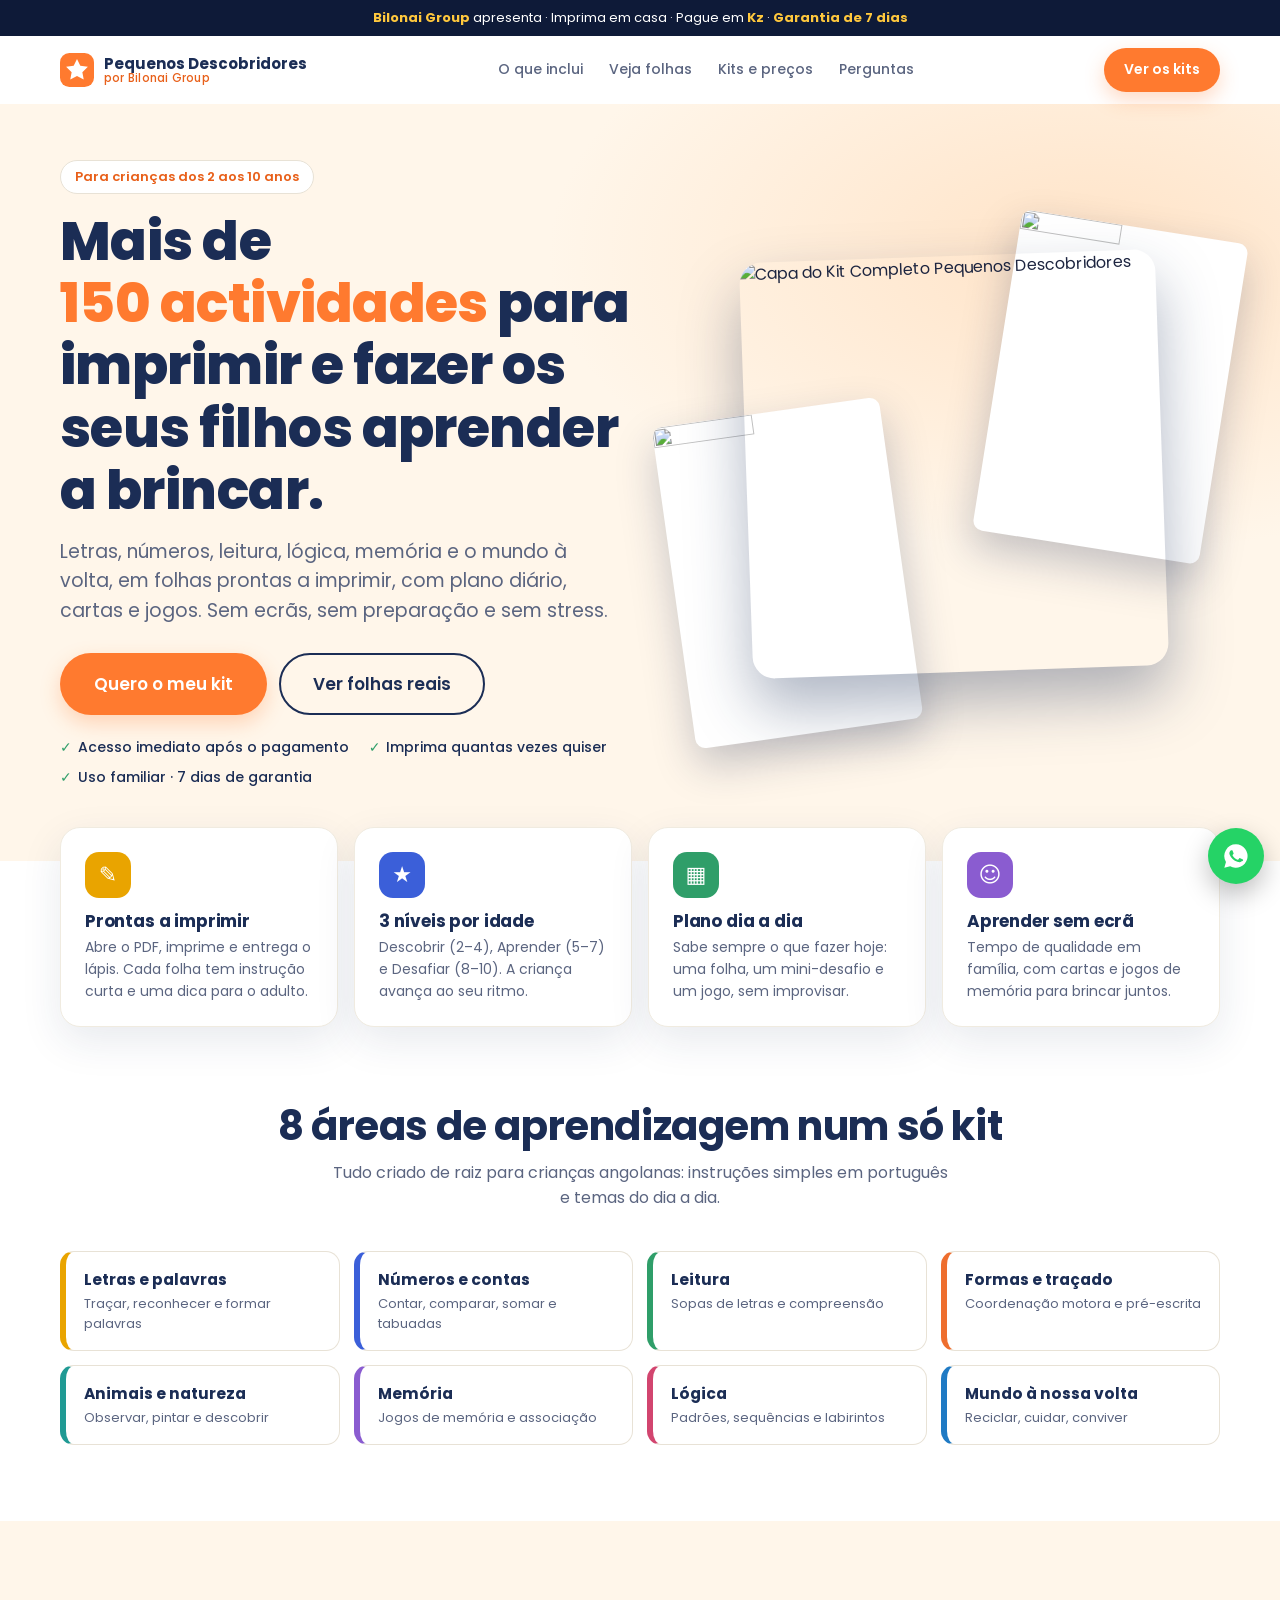
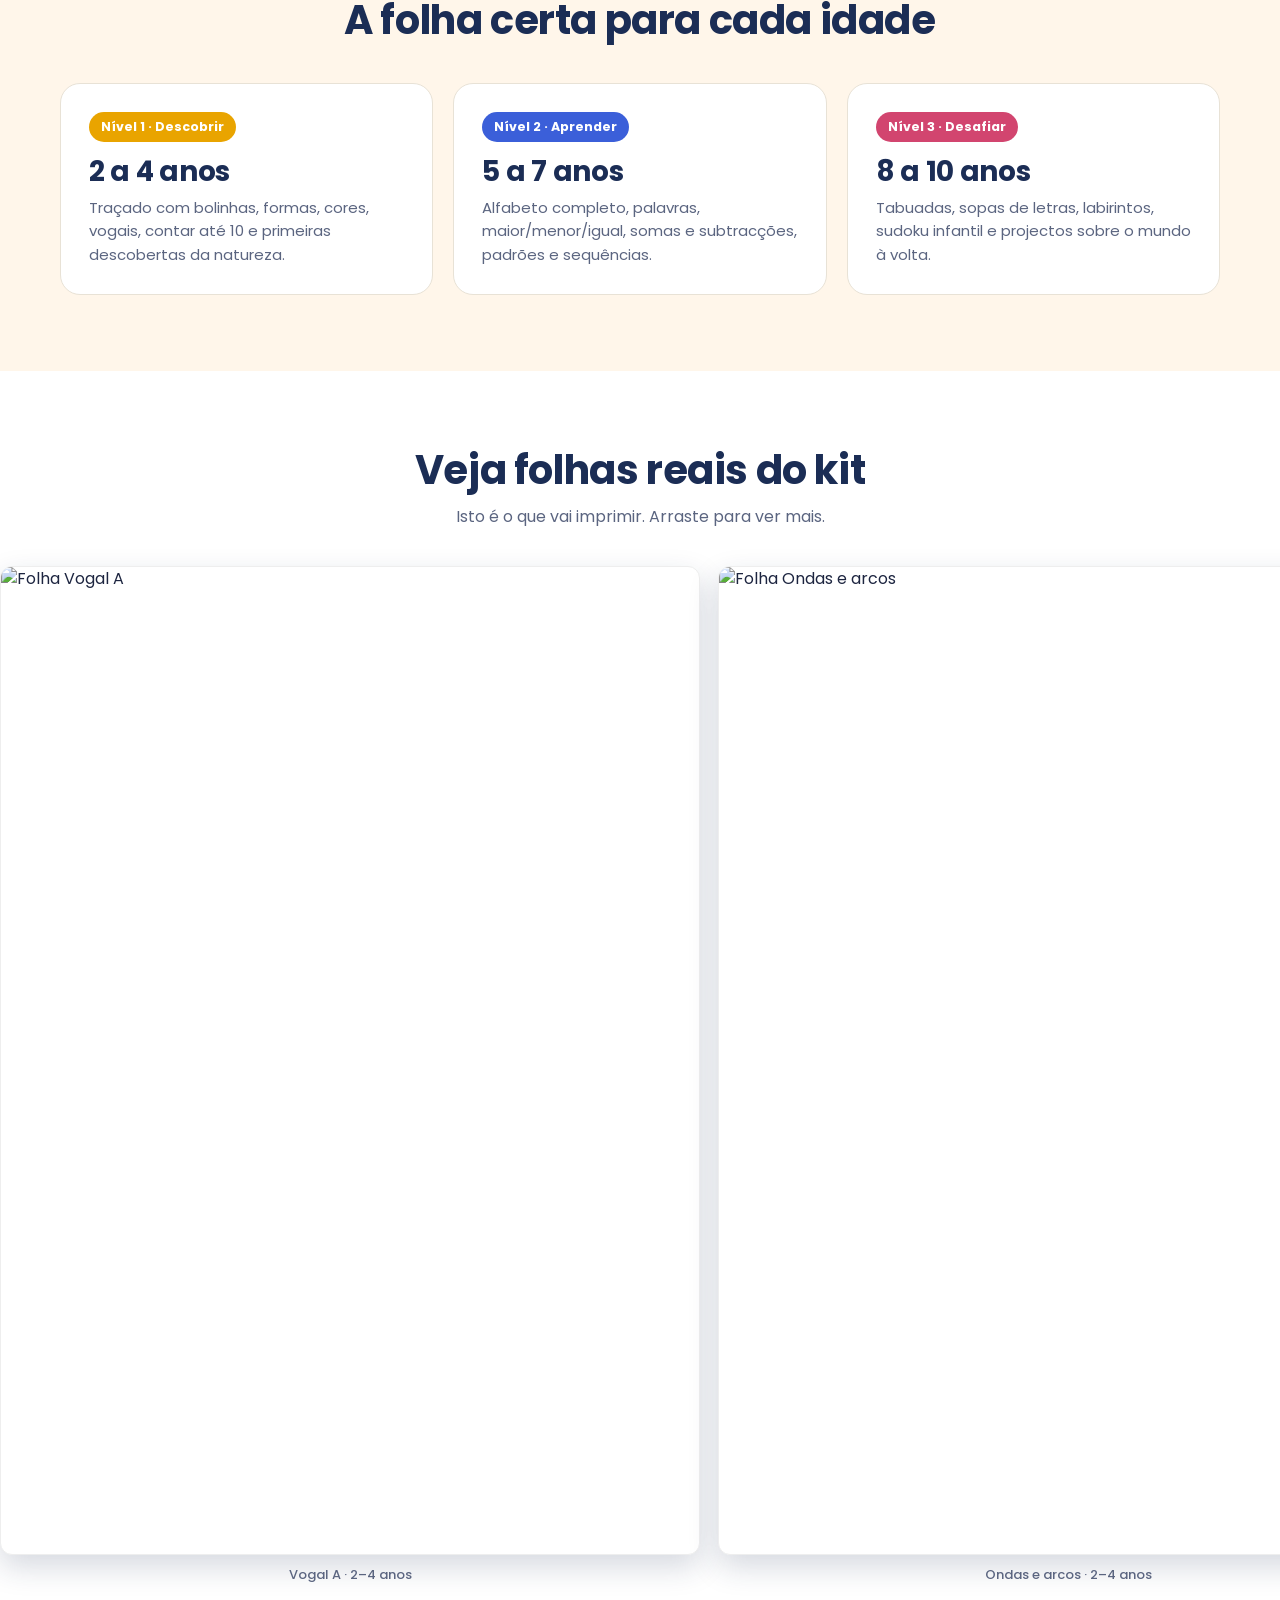
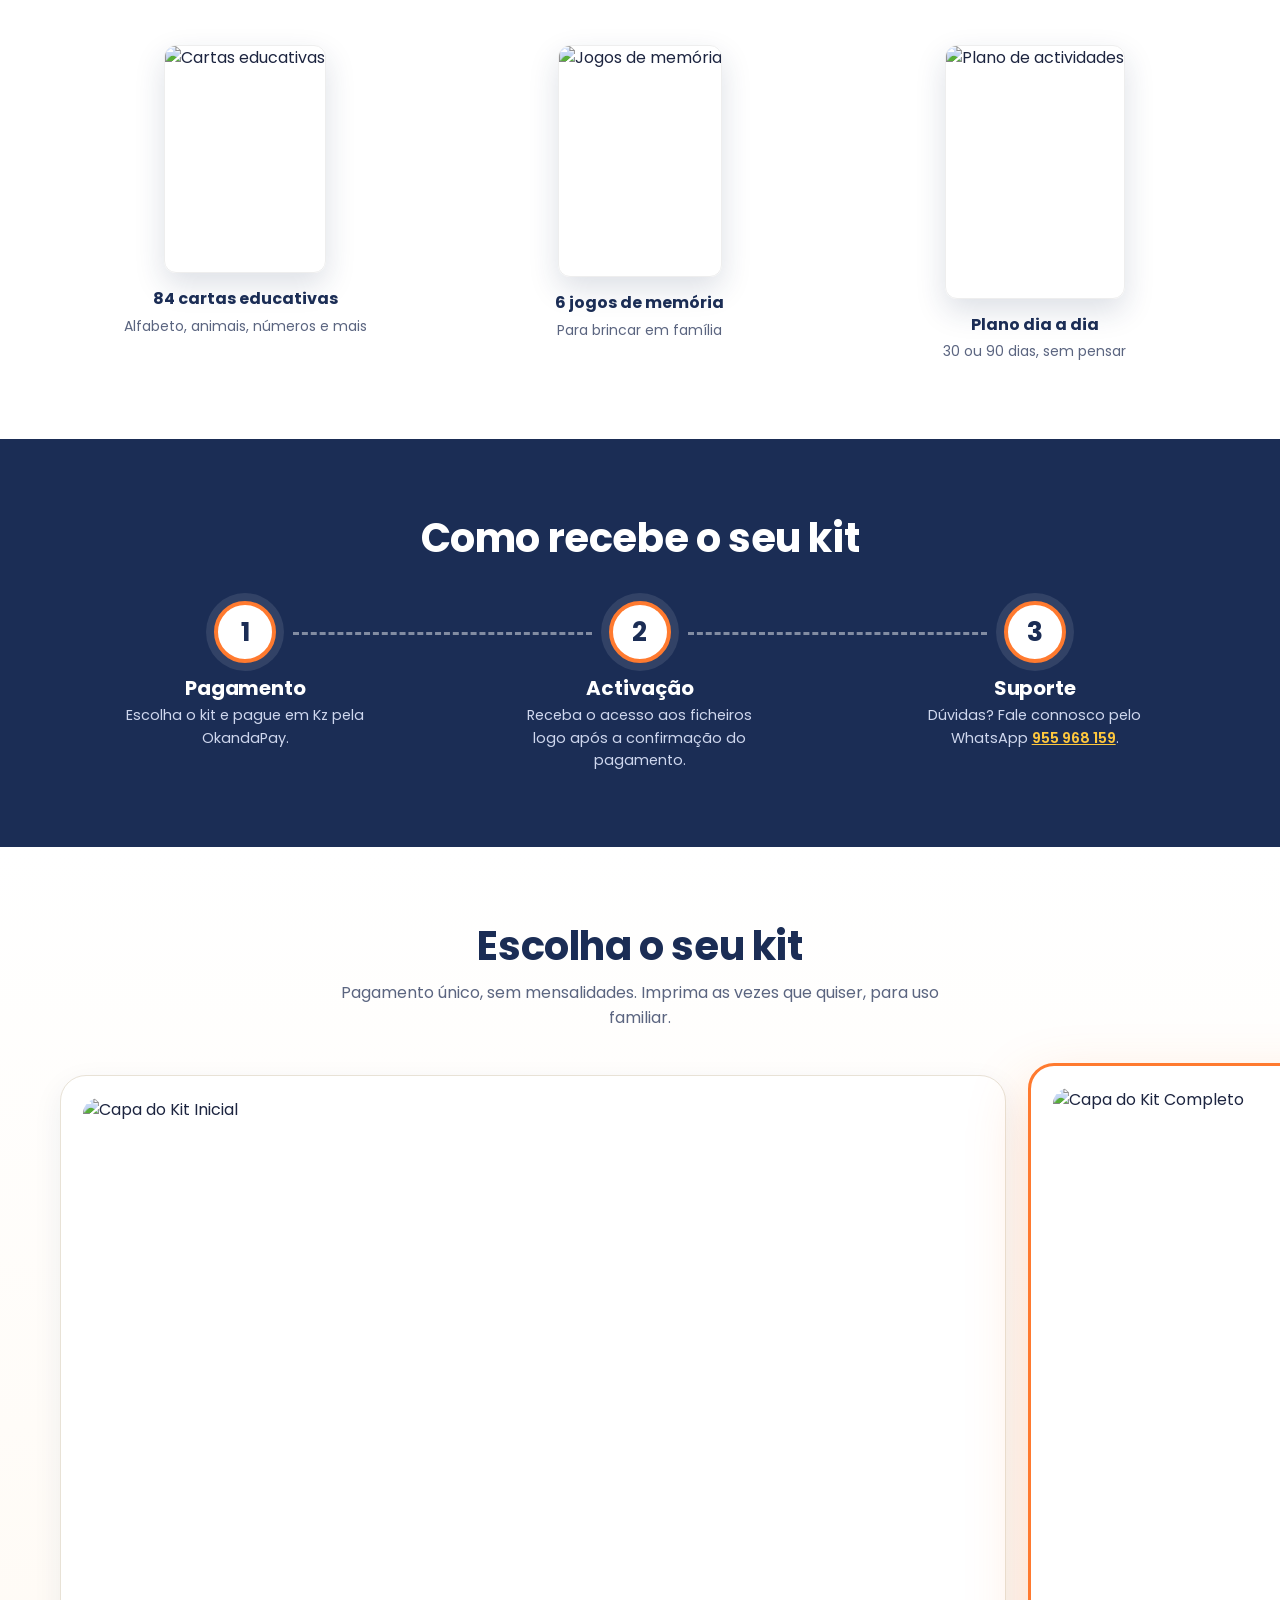
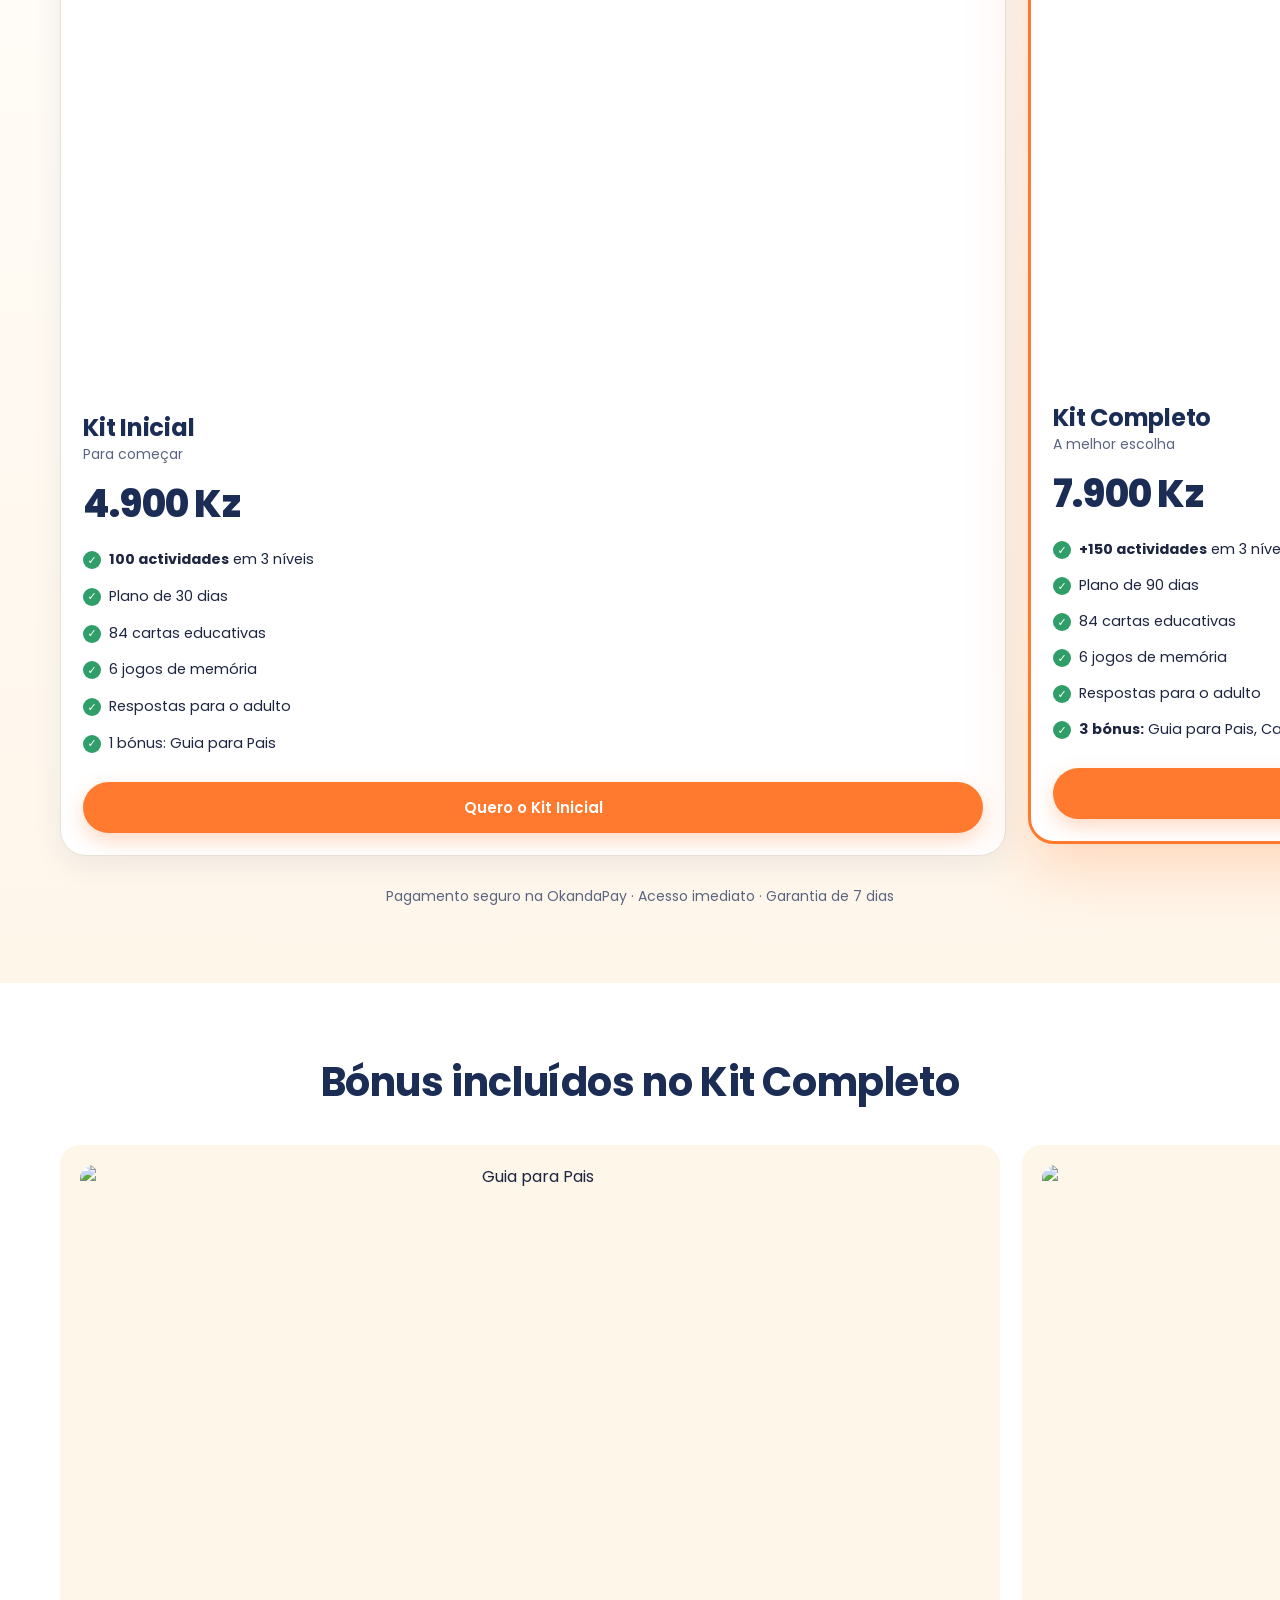
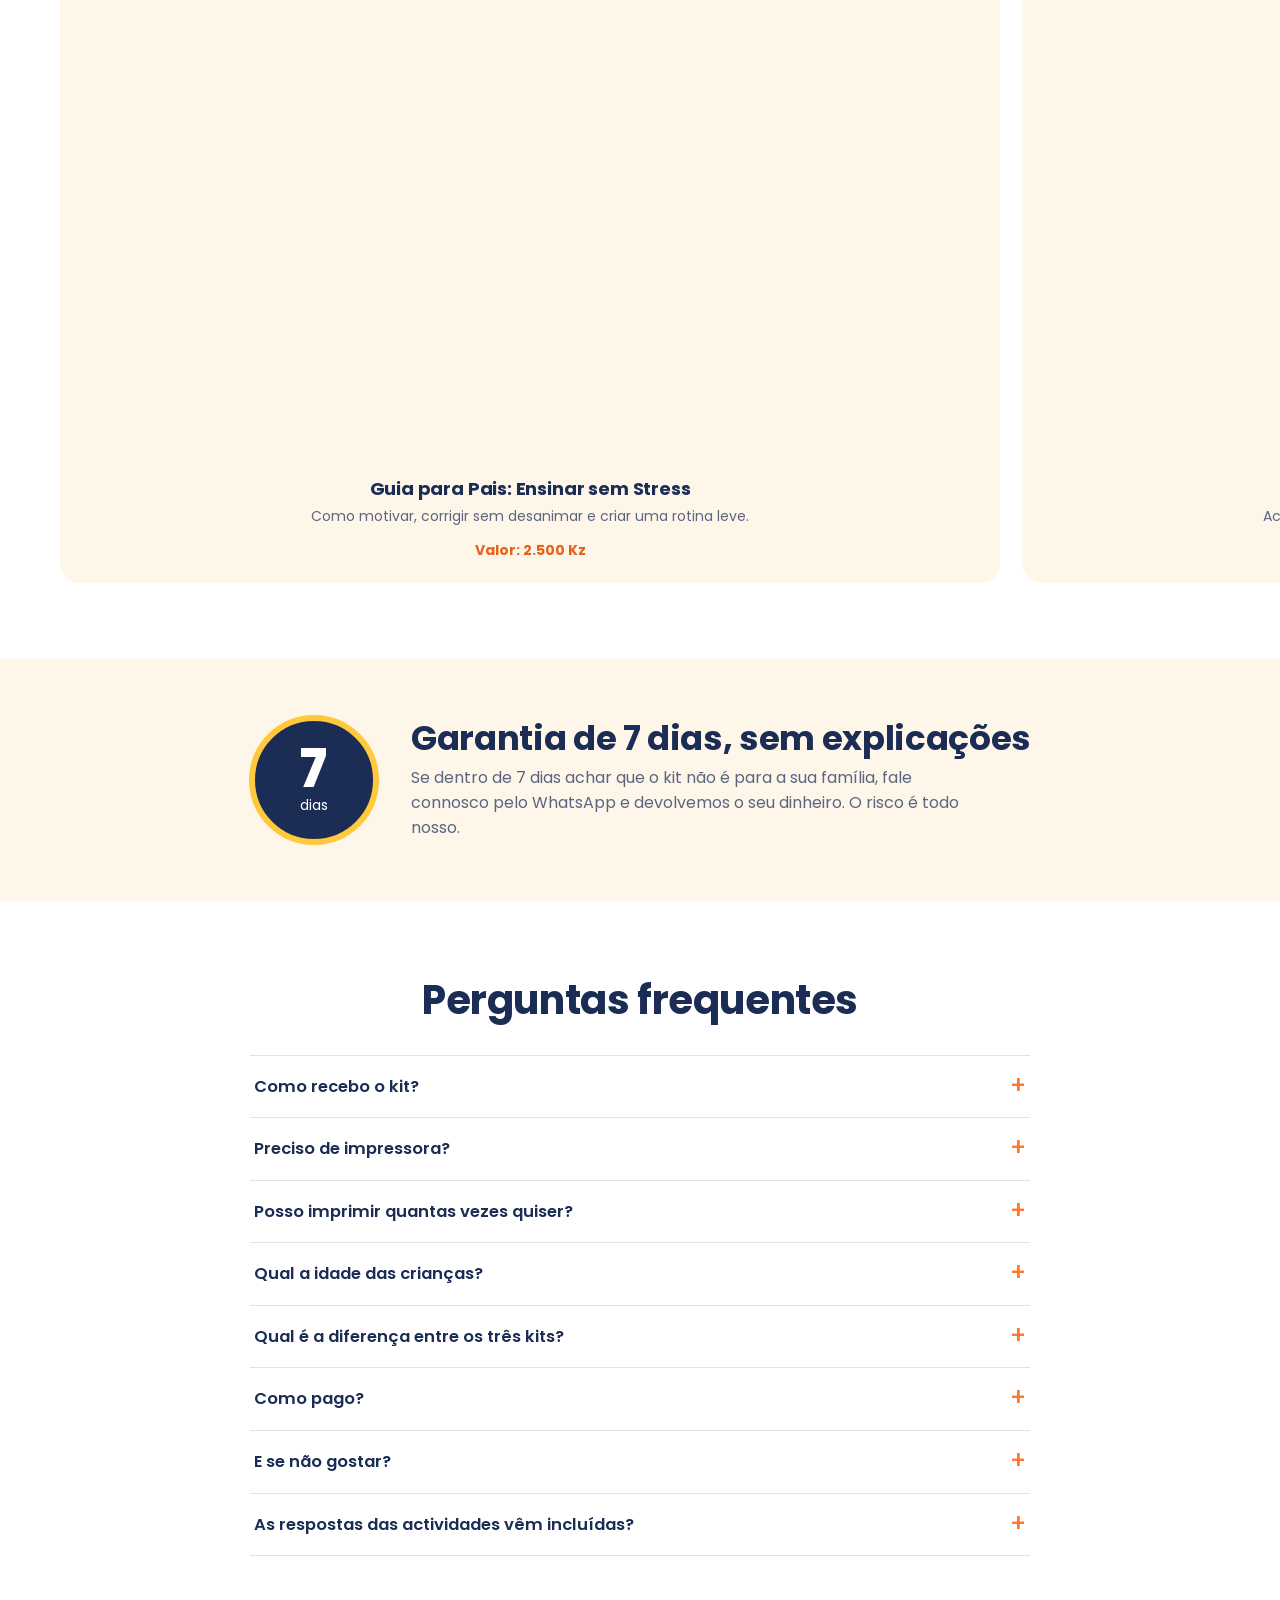
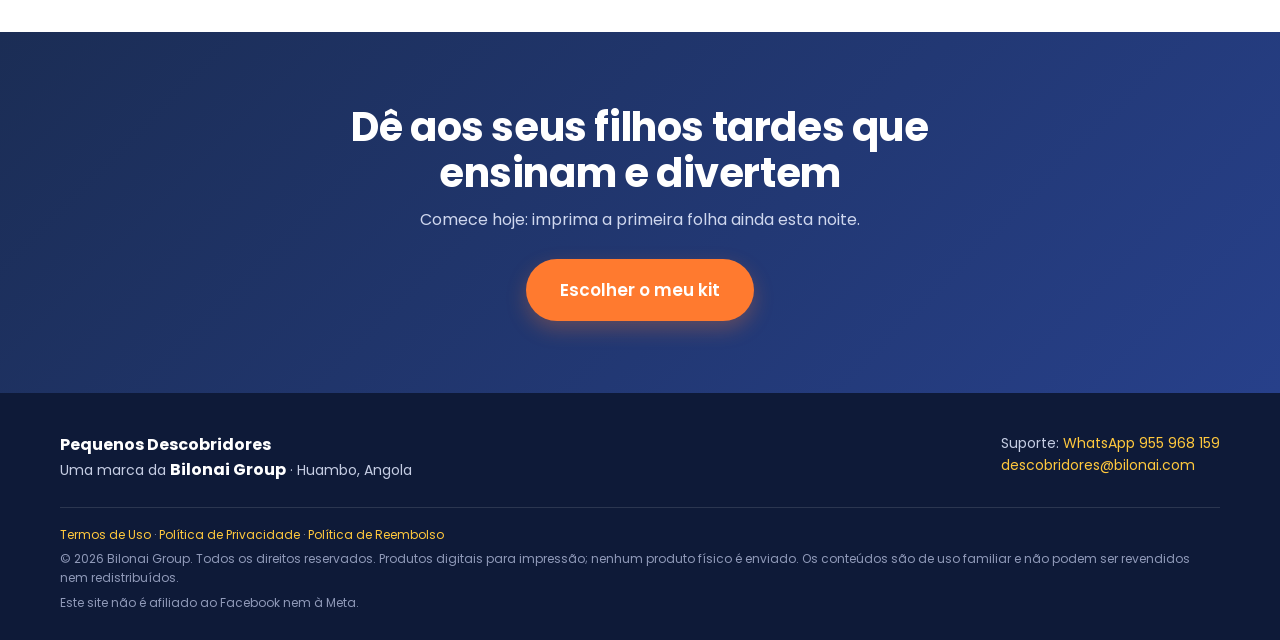
==== index.html @ 6ad0cc9c "Add files via upload" ====
<!doctype html>
<html lang="pt-AO">
<head>
<meta charset="utf-8">
<meta name="viewport" content="width=device-width, initial-scale=1">
<title>Pequenos Descobridores · +150 actividades para imprimir (2 a 10 anos)</title>
<meta name="description" content="Kits de actividades educativas para imprimir em casa: letras, números, leitura, lógica e muito mais, dos 2 aos 10 anos. Pague em Kz, acesso imediato e garantia de 7 dias.">
<meta name="theme-color" content="#1B2D55">
<link rel="icon" href="favicon.png" type="image/png">
<link rel="apple-touch-icon" href="favicon.png">
<meta property="og:type" content="website">
<meta property="og:title" content="Pequenos Descobridores · +150 actividades para imprimir">
<meta property="og:description" content="Letras, números, leitura e lógica para crianças dos 2 aos 10 anos. Imprima em casa, pague em Kz, garantia de 7 dias.">
<meta property="og:image" content="img/og.jpg">
<link rel="preconnect" href="https://fonts.googleapis.com">
<link rel="preconnect" href="https://fonts.gstatic.com" crossorigin>
<link href="https://fonts.googleapis.com/css2?family=Poppins:wght@400;500;600;700;800&display=swap" rel="stylesheet">
<link rel="stylesheet" href="style.css">

<!-- Meta Pixel -->
<script>
!function(f,b,e,v,n,t,s){if(f.fbq)return;n=f.fbq=function(){n.callMethod?n.callMethod.apply(n,arguments):n.queue.push(arguments)};if(!f._fbq)f._fbq=n;n.push=n;n.loaded=!0;n.version='2.0';n.queue=[];t=b.createElement(e);t.async=!0;t.src=v;s=b.getElementsByTagName(e)[0];s.parentNode.insertBefore(t,s)}(window,document,'script','https://connect.facebook.net/en_US/fbevents.js');
fbq('init','2154926768468745');
fbq('track','PageView');
</script>
<noscript><img height="1" width="1" style="display:none" src="https://www.facebook.com/tr?id=2154926768468745&ev=PageView&noscript=1" alt=""></noscript>
</head>
<body>

<div class="topbar" id="topbar">
  <span><b>Bilonai Group</b> apresenta · Imprima em casa · Pague em <b>Kz</b> · <b>Garantia de 7 dias</b></span>
</div>

<header class="nav">
  <div class="wrap nav-in">
    <a class="brand" href="#top" aria-label="Pequenos Descobridores">
      <svg width="34" height="34" viewBox="0 0 40 40" aria-hidden="true"><rect width="40" height="40" rx="11" fill="#FF7A2F"/><path d="M20 7l3.9 8.1 8.9 1.2-6.5 6.2 1.6 8.8L20 27l-7.9 4.3 1.6-8.8-6.5-6.2 8.9-1.2z" fill="#fff"/></svg>
      <span>Pequenos Descobridores<small>por Bilonai Group</small></span>
    </a>
    <nav class="nav-links">
      <a href="#conteudo">O que inclui</a>
      <a href="#amostras">Veja folhas</a>
      <a href="#kits">Kits e preços</a>
      <a href="#faq">Perguntas</a>
    </nav>
    <a class="btn btn-sm" href="#kits">Ver os kits</a>
  </div>
</header>

<main id="top">

<!-- HERO -->
<section class="hero">
  <div class="wrap hero-in">
    <div class="hero-copy">
      <span class="pill">Para crianças dos 2 aos 10 anos</span>
      <h1>Mais de <em>150 actividades</em> para imprimir e fazer os seus filhos aprender a brincar.</h1>
      <p class="lead">Letras, números, leitura, lógica, memória e o mundo à volta, em folhas prontas a imprimir, com plano diário, cartas e jogos. Sem ecrãs, sem preparação e sem stress.</p>
      <div class="cta-row">
        <a class="btn btn-lg" href="#kits" data-cta="hero">Quero o meu kit</a>
        <a class="btn btn-ghost btn-lg" href="#amostras">Ver folhas reais</a>
      </div>
      <ul class="ticks">
        <li>Acesso imediato após o pagamento</li>
        <li>Imprima quantas vezes quiser</li>
        <li>Uso familiar · 7 dias de garantia</li>
      </ul>
    </div>
    <div class="hero-art" aria-hidden="true">
      <img class="h-sheet h1" src="img/amostras/N2-NUM-12.webp" alt="" width="700" height="990">
      <img class="h-sheet h2" src="img/amostras/N1-ABC-01.webp" alt="" width="700" height="990">
      <img class="h-cover" src="img/capas/02.webp" alt="Capa do Kit Completo Pequenos Descobridores" width="900" height="900" fetchpriority="high">
    </div>
  </div>
</section>

<!-- PROVA / BENEFÍCIOS -->
<section class="benefits">
  <div class="wrap grid4">
    <article><div class="ico" style="--c:#E9A400">✎</div><h3>Prontas a imprimir</h3><p>Abre o PDF, imprime e entrega o lápis. Cada folha tem instrução curta e uma dica para o adulto.</p></article>
    <article><div class="ico" style="--c:#3B5FD9">★</div><h3>3 níveis por idade</h3><p>Descobrir (2–4), Aprender (5–7) e Desafiar (8–10). A criança avança ao seu ritmo.</p></article>
    <article><div class="ico" style="--c:#2F9E69">▦</div><h3>Plano dia a dia</h3><p>Sabe sempre o que fazer hoje: uma folha, um mini-desafio e um jogo, sem improvisar.</p></article>
    <article><div class="ico" style="--c:#8A5CD0">☺</div><h3>Aprender sem ecrã</h3><p>Tempo de qualidade em família, com cartas e jogos de memória para brincar juntos.</p></article>
  </div>
</section>

<!-- CONTEÚDO -->
<section class="sec" id="conteudo">
  <div class="wrap">
    <h2>8 áreas de aprendizagem num só kit</h2>
    <p class="sub">Tudo criado de raiz para crianças angolanas: instruções simples em português e temas do dia a dia.</p>
    <div class="areas">
      <div style="--c:#E9A400"><b>Letras e palavras</b><span>Traçar, reconhecer e formar palavras</span></div>
      <div style="--c:#3B5FD9"><b>Números e contas</b><span>Contar, comparar, somar e tabuadas</span></div>
      <div style="--c:#2F9E69"><b>Leitura</b><span>Sopas de letras e compreensão</span></div>
      <div style="--c:#EE6E2E"><b>Formas e traçado</b><span>Coordenação motora e pré-escrita</span></div>
      <div style="--c:#1F9A94"><b>Animais e natureza</b><span>Observar, pintar e descobrir</span></div>
      <div style="--c:#8A5CD0"><b>Memória</b><span>Jogos de memória e associação</span></div>
      <div style="--c:#D2456F"><b>Lógica</b><span>Padrões, sequências e labirintos</span></div>
      <div style="--c:#1F7AC4"><b>Mundo à nossa volta</b><span>Reciclar, cuidar, conviver</span></div>
    </div>
  </div>
</section>

<!-- NÍVEIS -->
<section class="sec alt">
  <div class="wrap">
    <h2>A folha certa para cada idade</h2>
    <div class="levels">
      <article>
        <span class="lvl l1">Nível 1 · Descobrir</span>
        <h3>2 a 4 anos</h3>
        <p>Traçado com bolinhas, formas, cores, vogais, contar até 10 e primeiras descobertas da natureza.</p>
      </article>
      <article>
        <span class="lvl l2">Nível 2 · Aprender</span>
        <h3>5 a 7 anos</h3>
        <p>Alfabeto completo, palavras, maior/menor/igual, somas e subtracções, padrões e sequências.</p>
      </article>
      <article>
        <span class="lvl l3">Nível 3 · Desafiar</span>
        <h3>8 a 10 anos</h3>
        <p>Tabuadas, sopas de letras, labirintos, sudoku infantil e projectos sobre o mundo à volta.</p>
      </article>
    </div>
  </div>
</section>

<!-- AMOSTRAS -->
<section class="sec" id="amostras">
  <div class="wrap">
    <h2>Veja folhas reais do kit</h2>
    <p class="sub">Isto é o que vai imprimir. Arraste para ver mais.</p>
  </div>
  <div class="gallery" tabindex="0" aria-label="Galeria de folhas de amostra">
    <figure><img loading="lazy" src="img/amostras/N1-ABC-01.webp" alt="Folha Vogal A" width="700" height="990"><figcaption>Vogal A · 2–4 anos</figcaption></figure>
    <figure><img loading="lazy" src="img/amostras/N1-FOR-03.webp" alt="Folha Ondas e arcos" width="700" height="990"><figcaption>Ondas e arcos · 2–4 anos</figcaption></figure>
    <figure><img loading="lazy" src="img/amostras/N1-ANI-02.webp" alt="Folha Dia e noite" width="700" height="990"><figcaption>Dia e noite · 2–4 anos</figcaption></figure>
    <figure><img loading="lazy" src="img/amostras/N2-LOG-04.webp" alt="Folha O que vem a seguir" width="700" height="990"><figcaption>O que vem a seguir? · 5–7 anos</figcaption></figure>
    <figure><img loading="lazy" src="img/amostras/N2-NUM-12.webp" alt="Folha Maior, menor ou igual" width="700" height="990"><figcaption>Maior, menor ou igual? · 5–7 anos</figcaption></figure>
    <figure><img loading="lazy" src="img/amostras/N3-LER-09.webp" alt="Folha Sopa de letras" width="700" height="990"><figcaption>Sopa de letras · 8–10 anos</figcaption></figure>
    <figure><img loading="lazy" src="img/amostras/N3-LOG-02.webp" alt="Folha Labirinto grande" width="700" height="990"><figcaption>Labirinto grande · 8–10 anos</figcaption></figure>
    <figure><img loading="lazy" src="img/amostras/N3-NUM-09.webp" alt="Folha Tabuada do 10" width="700" height="990"><figcaption>Tabuada do 10 · 8–10 anos</figcaption></figure>
    <figure><img loading="lazy" src="img/amostras/N3-MUN-03.webp" alt="Folha Separar o lixo" width="700" height="990"><figcaption>Reciclar · 8–10 anos</figcaption></figure>
  </div>
  <div class="wrap extras">
    <div><img loading="lazy" src="img/amostras/cartas.webp" alt="Cartas educativas" width="700" height="990"><b>84 cartas educativas</b><span>Alfabeto, animais, números e mais</span></div>
    <div><img loading="lazy" src="img/amostras/jogos.webp" alt="Jogos de memória" width="700" height="990"><b>6 jogos de memória</b><span>Para brincar em família</span></div>
    <div><img loading="lazy" src="img/amostras/plano.webp" alt="Plano de actividades" width="700" height="990"><b>Plano dia a dia</b><span>30 ou 90 dias, sem pensar</span></div>
  </div>
</section>

<!-- COMO FUNCIONA -->
<section class="sec steps-sec">
  <div class="wrap">
    <h2>Como recebe o seu kit</h2>
    <ol class="steps">
      <li><b>1</b><h3>Pagamento</h3><p>Escolha o kit e pague em Kz pela OkandaPay.</p></li>
      <li><b>2</b><h3>Activação</h3><p>Receba o acesso aos ficheiros logo após a confirmação do pagamento.</p></li>
      <li><b>3</b><h3>Suporte</h3><p>Dúvidas? Fale connosco pelo WhatsApp <a href="https://wa.me/244955968159" data-wa>955 968 159</a>.</p></li>
    </ol>
  </div>
</section>

<!-- OFERTAS -->
<section class="sec offers" id="kits">
  <div class="wrap">
    <h2>Escolha o seu kit</h2>
    <p class="sub">Pagamento único, sem mensalidades. Imprima as vezes que quiser, para uso familiar.</p>

    <div class="cards">

      <article class="offer" data-id="inicial">
        <img src="img/capas/01.webp" alt="Capa do Kit Inicial" width="900" height="900" loading="lazy">
        <h3>Kit Inicial</h3>
        <p class="tag">Para começar</p>
        <div class="price"><span class="now">4.900 Kz</span></div>
        <ul>
          <li><b>100 actividades</b> em 3 níveis</li>
          <li>Plano de 30 dias</li>
          <li>84 cartas educativas</li>
          <li>6 jogos de memória</li>
          <li>Respostas para o adulto</li>
          <li>1 bónus: Guia para Pais</li>
        </ul>
        <a class="btn btn-block" data-checkout data-name="Kit Inicial" data-value="4900" href="https://okandapay.com/checkout/kit-inicial-pequenos-descobridores-mv4a1uvp?pid=ef39b335-cec5-4121-98a3-335ee503ab5b">Quero o Kit Inicial</a>
      </article>

      <article class="offer best" data-id="completo">
        <span class="ribbon">Mais vendido</span>
        <img src="img/capas/02.webp" alt="Capa do Kit Completo" width="900" height="900" loading="lazy">
        <h3>Kit Completo</h3>
        <p class="tag">A melhor escolha</p>
        <div class="price"><s class="was" id="was-completo" hidden></s><span class="now" id="now-completo">7.900 Kz</span><small class="launch" id="launch-completo" hidden>Preço de lançamento</small></div>
        <ul>
          <li><b>+150 actividades</b> em 3 níveis</li>
          <li>Plano de 90 dias</li>
          <li>84 cartas educativas</li>
          <li>6 jogos de memória</li>
          <li>Respostas para o adulto</li>
          <li><b>3 bónus:</b> Guia para Pais, Caderno de Progresso e Livro de Colorir</li>
        </ul>
        <a class="btn btn-block btn-hot" data-checkout data-name="Kit Completo" data-value="7900" href="https://okandapay.com/checkout/kit-completo-pequenos-descobridores-mais-vendido-mv4ajibo?pid=99e5ae7f-567e-4563-8fa8-4faa00e26464">Quero o Kit Completo</a>
      </article>

      <article class="offer" data-id="premium">
        <img src="img/capas/03.webp" alt="Capa do Kit Família Premium" width="900" height="900" loading="lazy">
        <h3>Kit Família Premium</h3>
        <p class="tag">Tudo e mais um pouco</p>
        <div class="price"><span class="now">12.900 Kz</span></div>
        <ul>
          <li><b>Tudo do Kit Completo</b></li>
          <li>6 diplomas para entregar</li>
          <li>4 quadros de recompensa</li>
          <li>Pack Autocolantes e Prémios</li>
          <li>Actualizações grátis</li>
          <li>Suporte prioritário por WhatsApp</li>
          <li>Licença para até 3 crianças</li>
        </ul>
        <a class="btn btn-block" data-checkout data-name="Kit Família Premium" data-value="12900" href="https://okandapay.com/checkout/kit-familia-premium-pequenos-descobridores-mv4aqjtp?pid=eeafa5cd-0c95-4343-8e77-c77f04194619">Quero o Kit Premium</a>
      </article>

    </div>
    <p class="pay-note">Pagamento seguro na OkandaPay · Acesso imediato · Garantia de 7 dias</p>
  </div>
</section>

<!-- BÓNUS -->
<section class="sec">
  <div class="wrap">
    <h2>Bónus incluídos no Kit Completo</h2>
    <div class="bonus">
      <article><img loading="lazy" src="img/capas/05.webp" alt="Guia para Pais" width="900" height="900"><h3>Guia para Pais: Ensinar sem Stress</h3><p>Como motivar, corrigir sem desanimar e criar uma rotina leve.</p><b>Valor: 2.500 Kz</b></article>
      <article><img loading="lazy" src="img/capas/06.webp" alt="Caderno de Progresso" width="900" height="900"><h3>Caderno de Progresso</h3><p>Acompanhe o que a criança já aprendeu e celebre cada avanço.</p><b>Valor: 2.000 Kz</b></article>
      <article><img loading="lazy" src="img/capas/07.webp" alt="Livro de Colorir" width="900" height="900"><h3>Livro de Colorir</h3><p>Desenhos originais para relaxar e treinar a coordenação.</p><b>Valor: 1.800 Kz</b></article>
    </div>
  </div>
</section>

<!-- GARANTIA -->
<section class="guarantee">
  <div class="wrap g-in">
    <div class="seal"><b>7</b><span>dias</span></div>
    <div>
      <h2>Garantia de 7 dias, sem explicações</h2>
      <p>Se dentro de 7 dias achar que o kit não é para a sua família, fale connosco pelo WhatsApp e devolvemos o seu dinheiro. O risco é todo nosso.</p>
    </div>
  </div>
</section>

<!-- FAQ -->
<section class="sec" id="faq">
  <div class="wrap narrow">
    <h2>Perguntas frequentes</h2>
    <details><summary>Como recebo o kit?</summary><p>Depois de confirmado o pagamento na OkandaPay, recebe o acesso aos ficheiros em PDF. Se tiver qualquer problema, fale connosco pelo WhatsApp 955 968 159.</p></details>
    <details><summary>Preciso de impressora?</summary><p>Sim, os kits são para imprimir em folhas A4. Se não tiver impressora, pode imprimir numa papelaria ou centro de cópias e levar só as folhas que vai usar.</p></details>
    <details><summary>Posso imprimir quantas vezes quiser?</summary><p>Sim. Pode imprimir as folhas as vezes que precisar, para uso familiar. Não é permitido revender nem partilhar os ficheiros.</p></details>
    <details><summary>Qual a idade das crianças?</summary><p>Dos 2 aos 10 anos. Cada folha indica o nível (Descobrir, Aprender ou Desafiar), por isso escolhe a folha certa para cada criança.</p></details>
    <details><summary>Qual é a diferença entre os três kits?</summary><p>O Inicial tem 100 actividades e plano de 30 dias. O Completo tem mais de 150 actividades, plano de 90 dias e 3 bónus. O Premium inclui tudo do Completo, mais diplomas, quadros de recompensa, pack de autocolantes, actualizações grátis, suporte prioritário e licença para até 3 crianças.</p></details>
    <details><summary>Como pago?</summary><p>O pagamento é feito em Kz, na OkandaPay, numa página de pagamento segura.</p></details>
    <details><summary>E se não gostar?</summary><p>Tem 7 dias de garantia. Fale connosco pelo WhatsApp e devolvemos o valor pago. Veja a <a href="/reembolso" style="color:var(--or2)">Política de Reembolso</a>.</p></details>
    <details><summary>As respostas das actividades vêm incluídas?</summary><p>Sim. Os kits incluem um ficheiro de respostas para o adulto, para corrigir sem esforço.</p></details>
  </div>
</section>

<!-- CTA FINAL -->
<section class="final">
  <div class="wrap">
    <h2>Dê aos seus filhos tardes que ensinam e divertem</h2>
    <p>Comece hoje: imprima a primeira folha ainda esta noite.</p>
    <a class="btn btn-lg btn-hot" href="#kits" data-cta="final">Escolher o meu kit</a>
  </div>
</section>

</main>

<footer>
  <div class="wrap foot-in">
    <div>
      <b>Pequenos Descobridores</b>
      <p>Uma marca da <b>Bilonai Group</b> · Huambo, Angola</p>
    </div>
    <div>
      <p>Suporte: <a href="https://wa.me/244955968159" data-wa>WhatsApp 955 968 159</a><br><a href="mailto:descobridores@bilonai.com">descobridores@bilonai.com</a></p>
    </div>
  </div>
  <div class="wrap legal">
    <p class="links"><a href="/termos">Termos de Uso</a> · <a href="/privacidade">Política de Privacidade</a> · <a href="/reembolso">Política de Reembolso</a></p>
    <p>© 2026 Bilonai Group. Todos os direitos reservados. Produtos digitais para impressão; nenhum produto físico é enviado. Os conteúdos são de uso familiar e não podem ser revendidos nem redistribuídos.</p>
    <p>Este site não é afiliado ao Facebook nem à Meta.</p>
  </div>
</footer>

<a class="wa-float" href="https://wa.me/244955968159?text=Ol%C3%A1!%20Tenho%20uma%20d%C3%BAvida%20sobre%20os%20kits%20Pequenos%20Descobridores." data-wa aria-label="Falar no WhatsApp">
  <svg width="28" height="28" viewBox="0 0 24 24" fill="#fff"><path d="M12 2a10 10 0 0 0-8.6 15.1L2 22l5-1.3A10 10 0 1 0 12 2zm5.2 14.1c-.2.6-1.300 1.200-1.800 1.200-.5.1-1 .2-3.300-.7-2.800-1.100-4.600-3.900-4.700-4.100-.1-.2-1.100-1.500-1.100-2.800s.7-2 1-2.300c.2-.3.500-.3.700-.3h.5c.2 0 .4 0 .6.500l.8 2c.1.2.1.3 0 .5l-.3.500-.4.400c-.1.200-.3.300-.1.600.2.300.8 1.300 1.700 2.100 1.200 1 2.200 1.300 2.500 1.500.3.100.5.100.7-.1l.9-1.100c.2-.3.400-.2.700-.1l1.900.9c.3.1.5.2.5.3.1.1.1.6-.1 1.300z"/></svg>
</a>

<script src="config.js"></script>
<script src="main.js"></script>
</body>
</html>
---- style.css ----
:root{--navy:#1B2D55;--deep:#0E1A38;--or:#FF7A2F;--or2:#E8601A;--bl:#2F5FD8;--cr:#FFF6EA;--ink:#1d2540;--mut:#5b6580;--line:#e8e2d6;--r:20px}
*{box-sizing:border-box;margin:0}
html{scroll-behavior:smooth;scroll-padding-top:84px}
body{font-family:'Poppins',system-ui,sans-serif;color:var(--ink);background:#fff;line-height:1.55;-webkit-font-smoothing:antialiased;overflow-x:hidden}
img{max-width:100%;height:auto;display:block}
a{color:inherit}
.wrap{width:min(1160px,100% - 32px);margin-inline:auto}
.narrow{width:min(780px,100% - 32px)}
h1,h2,h3{line-height:1.15;color:var(--navy);letter-spacing:-.01em}
h2{font-size:clamp(26px,4vw,40px);font-weight:700;text-align:center}
.sub{text-align:center;color:var(--mut);margin:12px auto 0;max-width:620px}
.sec{padding:76px 0}.alt{background:var(--cr)}

.topbar{background:var(--deep);color:#fff;text-align:center;font-size:13px;padding:8px 16px}
.topbar b{color:#FFC83D}
.nav{position:sticky;top:0;z-index:30;background:rgba(255,255,255,.92);backdrop-filter:blur(10px);transition:box-shadow .2s}
.nav.stuck{box-shadow:0 4px 24px rgba(27,45,85,.10)}
.nav-in{display:flex;align-items:center;justify-content:space-between;gap:16px;height:68px}
.brand{display:flex;align-items:center;gap:10px;text-decoration:none;font-weight:700;color:var(--navy);font-size:15px;line-height:1.15}
.brand span{display:flex;flex-direction:column}
.brand small{font-size:11.5px;font-weight:500;color:var(--or2);letter-spacing:.02em}
.nav-links{display:flex;gap:26px}
.nav-links a{text-decoration:none;font-size:14px;font-weight:500;color:var(--mut)}
.nav-links a:hover{color:var(--or)}

.btn{display:inline-flex;align-items:center;justify-content:center;gap:8px;background:var(--or);color:#fff;font-weight:600;text-decoration:none;border-radius:999px;padding:12px 24px;font-size:15px;border:2px solid transparent;transition:transform .15s,box-shadow .15s,background .15s;cursor:pointer;box-shadow:0 8px 20px rgba(255,122,47,.28)}
.btn:hover{background:var(--or2);transform:translateY(-2px)}
.btn-sm{padding:9px 18px;font-size:14px}
.btn-lg{padding:16px 32px;font-size:17px}
.btn-block{width:100%}
.btn-ghost{background:transparent;color:var(--navy);border-color:var(--navy);box-shadow:none}
.btn-ghost:hover{background:var(--navy);color:#fff}
.btn-hot{animation:pulse 2.4s infinite}
@keyframes pulse{0%,100%{box-shadow:0 8px 20px rgba(255,122,47,.28)}50%{box-shadow:0 8px 34px rgba(255,122,47,.6)}}

/* hero */
.hero{background:radial-gradient(900px 500px at 85% 20%,#ffe3c7 0,transparent 60%),var(--cr);padding:56px 0 72px;overflow:hidden}
.hero-in{display:grid;grid-template-columns:1.05fr .95fr;gap:40px;align-items:center}
.pill{display:inline-block;background:#fff;border:1px solid var(--line);color:var(--or2);font-weight:600;font-size:13px;padding:6px 14px;border-radius:999px}
.hero h1{font-size:clamp(32px,5vw,54px);font-weight:800;margin:16px 0}
.hero h1 em{font-style:normal;color:var(--or);position:relative;white-space:nowrap}
.lead{font-size:clamp(16px,2vw,19px);color:var(--mut);max-width:560px}
.cta-row{display:flex;flex-wrap:wrap;gap:12px;margin:28px 0 22px}
.ticks{list-style:none;padding:0;display:flex;flex-wrap:wrap;gap:8px 20px;font-size:14px;color:var(--navy);font-weight:500}
.ticks li::before{content:"✓";color:#2F9E69;font-weight:800;margin-right:6px}
.hero-art{position:relative;aspect-ratio:1/1;max-width:520px;width:100%;margin-inline:auto}
.h-cover{position:absolute;inset:8% 10% 8% 10%;width:80%;border-radius:22px;box-shadow:0 30px 60px rgba(27,45,85,.35);z-index:3;transform:rotate(-2deg)}
.h-sheet{position:absolute;width:44%;border-radius:10px;box-shadow:0 18px 40px rgba(27,45,85,.25);background:#fff;z-index:1}
.h1{right:-2%;top:2%;transform:rotate(9deg)}
.h2{left:-4%;bottom:0;transform:rotate(-8deg);z-index:2}
.h-badge{position:absolute;z-index:4;right:2%;bottom:6%;width:112px;height:112px;border-radius:50%;background:var(--navy);color:#fff;display:flex;flex-direction:column;align-items:center;justify-content:center;font-weight:800;font-size:30px;line-height:1;box-shadow:0 12px 30px rgba(27,45,85,.4);transform:rotate(8deg);border:4px solid #FFC83D}
.h-badge small{font-size:11px;font-weight:500;margin-top:4px}

/* benefits */
.benefits{padding:0;margin-top:-34px;position:relative;z-index:5}
.grid4{display:grid;grid-template-columns:repeat(4,1fr);gap:16px}
.grid4 article{background:#fff;border-radius:var(--r);padding:24px;box-shadow:0 14px 40px rgba(27,45,85,.10);border:1px solid #f0ebe0}
.ico{width:46px;height:46px;border-radius:14px;background:var(--c);color:#fff;display:grid;place-items:center;font-size:22px;margin-bottom:14px}
.grid4 h3{font-size:17px;margin-bottom:6px}
.grid4 p{font-size:14px;color:var(--mut)}

/* areas */
.areas{display:grid;grid-template-columns:repeat(4,1fr);gap:14px;margin-top:40px}
.areas div{background:#fff;border:1px solid var(--line);border-left:6px solid var(--c);border-radius:14px;padding:16px 18px;display:flex;flex-direction:column;gap:2px}
.areas b{color:var(--navy);font-size:15.5px}
.areas span{font-size:13px;color:var(--mut)}

/* levels */
.levels{display:grid;grid-template-columns:repeat(3,1fr);gap:20px;margin-top:40px}
.levels article{background:#fff;border-radius:var(--r);padding:28px;border:1px solid var(--line)}
.lvl{display:inline-block;font-size:12.5px;font-weight:700;color:#fff;border-radius:999px;padding:5px 12px;margin-bottom:14px}
.l1{background:#E9A400}.l2{background:#3B5FD9}.l3{background:#D2456F}
.levels h3{font-size:28px;margin-bottom:8px}
.levels p{color:var(--mut);font-size:15px}

/* gallery */
.gallery{display:flex;gap:18px;overflow-x:auto;padding:36px max(16px,calc((100vw - 1160px)/2)) 24px;scroll-snap-type:x mandatory;scrollbar-width:thin}
.gallery figure{flex:0 0 min(250px,64vw);scroll-snap-align:start}
.gallery img{border-radius:12px;box-shadow:0 12px 30px rgba(27,45,85,.18);border:1px solid #eee;background:#fff}
.gallery figcaption{font-size:13px;color:var(--mut);text-align:center;margin-top:10px;font-weight:500}
.extras{display:grid;grid-template-columns:repeat(3,1fr);gap:24px;margin-top:36px}
.extras div{display:flex;flex-direction:column;align-items:center;text-align:center;gap:4px}
.extras img{border-radius:12px;box-shadow:0 12px 30px rgba(27,45,85,.15);margin-bottom:10px;border:1px solid #eee;max-height:340px;width:auto}
.extras b{color:var(--navy)}.extras span{font-size:14px;color:var(--mut)}

/* steps */
.steps-sec{background:var(--navy)}
.steps-sec h2{color:#fff}
.steps{list-style:none;padding:0;display:grid;grid-template-columns:repeat(3,1fr);gap:24px;margin-top:40px;position:relative}
.steps li{text-align:center;color:#fff;position:relative}
.steps li b{display:grid;place-items:center;margin:0 auto 14px;width:62px;height:62px;border-radius:50%;background:#fff;color:var(--navy);font-size:26px;border:4px solid var(--or);box-shadow:0 0 0 8px rgba(255,255,255,.1)}
.steps li:not(:last-child)::after{content:"";position:absolute;top:31px;left:calc(50% + 48px);width:calc(100% - 96px + 24px);border-top:3px dashed rgba(255,255,255,.45)}
.steps h3{color:#fff;font-size:20px;margin-bottom:4px}
.steps p{color:#cfd7ee;font-size:14.5px;max-width:260px;margin-inline:auto}
.steps a{color:#FFC83D;font-weight:600}

/* offers */
.offers{background:linear-gradient(#fff,var(--cr))}
.cards{display:grid;grid-template-columns:repeat(3,1fr);gap:22px;margin-top:44px;align-items:stretch}
.offer{background:#fff;border:1px solid var(--line);border-radius:26px;padding:22px;display:flex;flex-direction:column;position:relative;box-shadow:0 10px 30px rgba(27,45,85,.07)}
.offer.best{border:3px solid var(--or);box-shadow:0 24px 60px rgba(255,122,47,.25);transform:translateY(-12px)}
.ribbon{position:absolute;top:-15px;left:50%;transform:translateX(-50%);background:var(--or);color:#fff;font-weight:700;font-size:13px;padding:6px 18px;border-radius:999px;z-index:2;white-space:nowrap}
.offer>img{border-radius:16px;margin-bottom:16px}
.offer h3{font-size:24px}
.tag{color:var(--mut);font-size:14px;margin:2px 0 10px}
.price{display:flex;flex-wrap:wrap;align-items:baseline;gap:4px 10px;margin-bottom:14px}
.now{font-size:38px;font-weight:800;color:var(--navy);letter-spacing:-.02em}
.was{color:#9aa1b5;font-size:18px}
.launch{flex-basis:100%;color:var(--or2);font-weight:600;font-size:13px}
.offer ul{list-style:none;padding:0;margin-bottom:22px;display:grid;gap:9px;font-size:14.5px;flex:1}
.offer li{padding-left:26px;position:relative}
.offer li::before{content:"✓";position:absolute;left:0;top:0;color:#fff;background:#2F9E69;width:18px;height:18px;border-radius:50%;font-size:11px;font-weight:800;display:grid;place-items:center;margin-top:3px}
.pay-note{text-align:center;color:var(--mut);font-size:14px;margin-top:30px}

/* bonus */
.bonus{display:grid;grid-template-columns:repeat(3,1fr);gap:22px;margin-top:40px}
.bonus article{text-align:center;background:var(--cr);border-radius:var(--r);padding:20px}
.bonus img{border-radius:14px;margin-bottom:14px}
.bonus h3{font-size:18px;margin-bottom:6px}
.bonus p{font-size:14px;color:var(--mut);margin-bottom:10px}
.bonus b{color:var(--or2);font-size:14px}

/* guarantee */
.guarantee{background:var(--cr);padding:56px 0}
.g-in{display:flex;align-items:center;gap:32px;justify-content:center;flex-wrap:wrap;text-align:left}
.g-in h2{text-align:left;font-size:clamp(24px,3.2vw,34px)}
.g-in p{color:var(--mut);max-width:560px;margin-top:8px}
.seal{width:130px;height:130px;border-radius:50%;background:var(--navy);color:#fff;display:flex;flex-direction:column;align-items:center;justify-content:center;border:6px solid #FFC83D;flex:none}
.seal b{font-size:52px;line-height:1;font-weight:800}.seal span{font-size:14px}

/* faq */
details{border-bottom:1px solid var(--line);padding:18px 4px}
details:first-of-type{margin-top:32px;border-top:1px solid var(--line)}
summary{cursor:pointer;font-weight:600;color:var(--navy);list-style:none;display:flex;justify-content:space-between;gap:16px;font-size:16.5px}
summary::-webkit-details-marker{display:none}
summary::after{content:"+";color:var(--or);font-size:24px;line-height:1;font-weight:500;transition:transform .2s}
details[open] summary::after{transform:rotate(45deg)}
details p{color:var(--mut);margin-top:10px;font-size:15px}

/* final */
.final{background:linear-gradient(135deg,var(--navy),#27408a);color:#fff;text-align:center;padding:72px 0}
.final h2{color:#fff;max-width:760px;margin-inline:auto}
.final p{color:#cfd7ee;margin:12px 0 26px}

footer{background:var(--deep);color:#c5cde3;padding:40px 0 28px;font-size:14px}
.foot-in{display:flex;justify-content:space-between;gap:24px;flex-wrap:wrap}
footer b{color:#fff;font-size:16px}
footer a{color:#FFC83D;text-decoration:none}
.legal{border-top:1px solid rgba(255,255,255,.12);margin-top:24px;padding-top:18px;font-size:12px;color:#8f99b8;display:grid;gap:6px}

.wa-float{position:fixed;right:16px;bottom:16px;z-index:40;width:56px;height:56px;border-radius:50%;background:#25D366;display:grid;place-items:center;box-shadow:0 10px 26px rgba(0,0,0,.25)}

@media (max-width:980px){
  .hero-in{grid-template-columns:1fr;text-align:center}
  .lead{margin-inline:auto}.cta-row,.ticks{justify-content:center}
  .grid4{grid-template-columns:1fr 1fr}
  .areas{grid-template-columns:1fr 1fr}
  .cards{grid-template-columns:1fr;max-width:460px;margin-inline:auto}
  .offer.best{transform:none;order:-1}
  .nav-links{display:none}
  .levels,.bonus{grid-template-columns:1fr}
  .levels,.bonus{max-width:460px;margin-inline:auto}
}
@media (max-width:640px){
  .sec{padding:56px 0}
  .grid4,.areas{grid-template-columns:1fr}
  .extras{grid-template-columns:1fr}
  .steps{grid-template-columns:1fr;gap:34px}
  .steps li:not(:last-child)::after{display:none}
  .hero{padding:36px 0 64px}
  .hero-art{max-width:340px}
  .h-badge{width:92px;height:92px;font-size:24px}
  .g-in{text-align:center;justify-content:center}.g-in h2{text-align:center}
  .brand{font-size:13px;gap:8px}.brand small{font-size:10.5px}.brand svg{width:30px;height:30px}
  .nav .btn-sm{padding:8px 14px;font-size:13px}
  .btn-lg{width:100%}
}
@media (prefers-reduced-motion:reduce){*{animation:none!important;scroll-behavior:auto!important}}

/* páginas legais */
.legalpage{padding:40px 0 70px}
.legalpage h1{font-size:clamp(28px,4vw,40px);font-weight:800;margin:14px 0 4px}
.legalpage .upd{color:var(--mut);font-size:14px;margin-bottom:26px}
.legalpage h2{text-align:left;font-size:19px;margin:26px 0 6px}
.legalpage p{color:#3a4361;font-size:15.5px}
.back{color:var(--or2);text-decoration:none;font-weight:600;font-size:14px}
.legal .links a{color:#FFC83D;text-decoration:none}
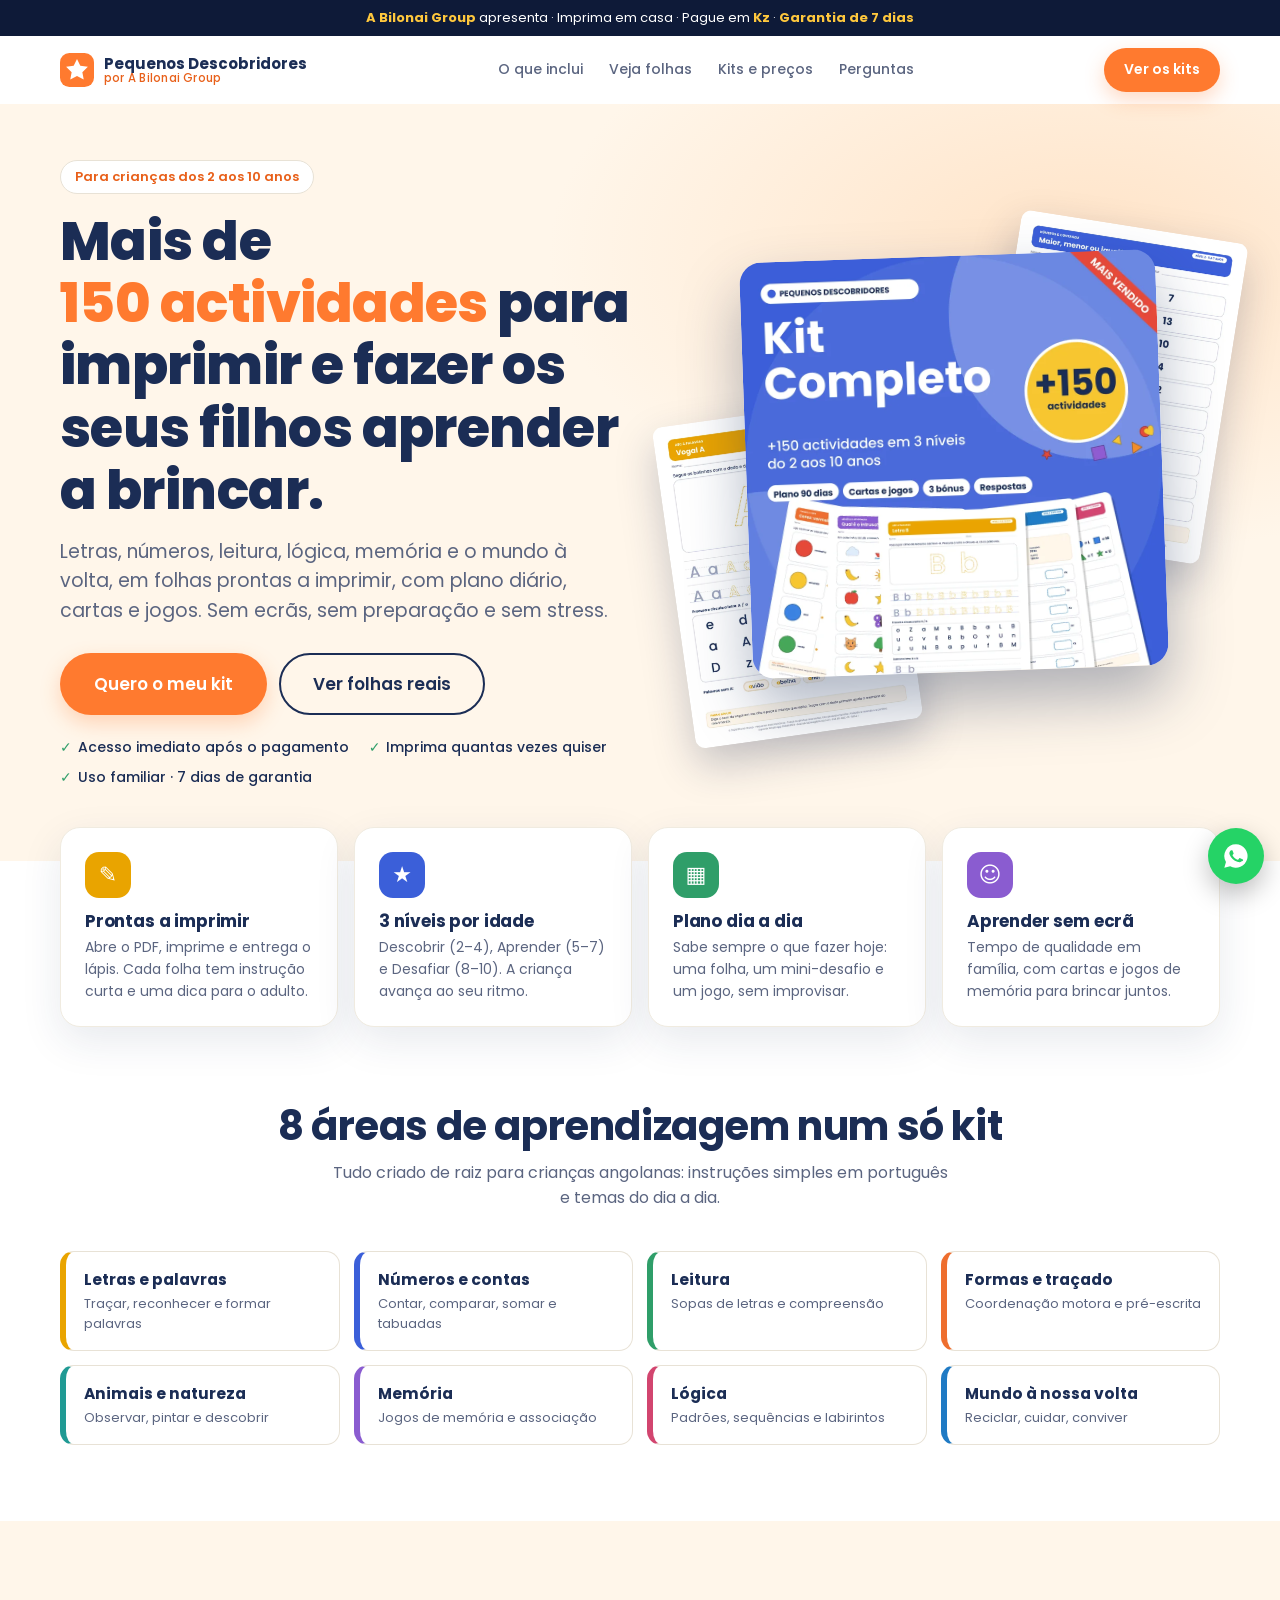
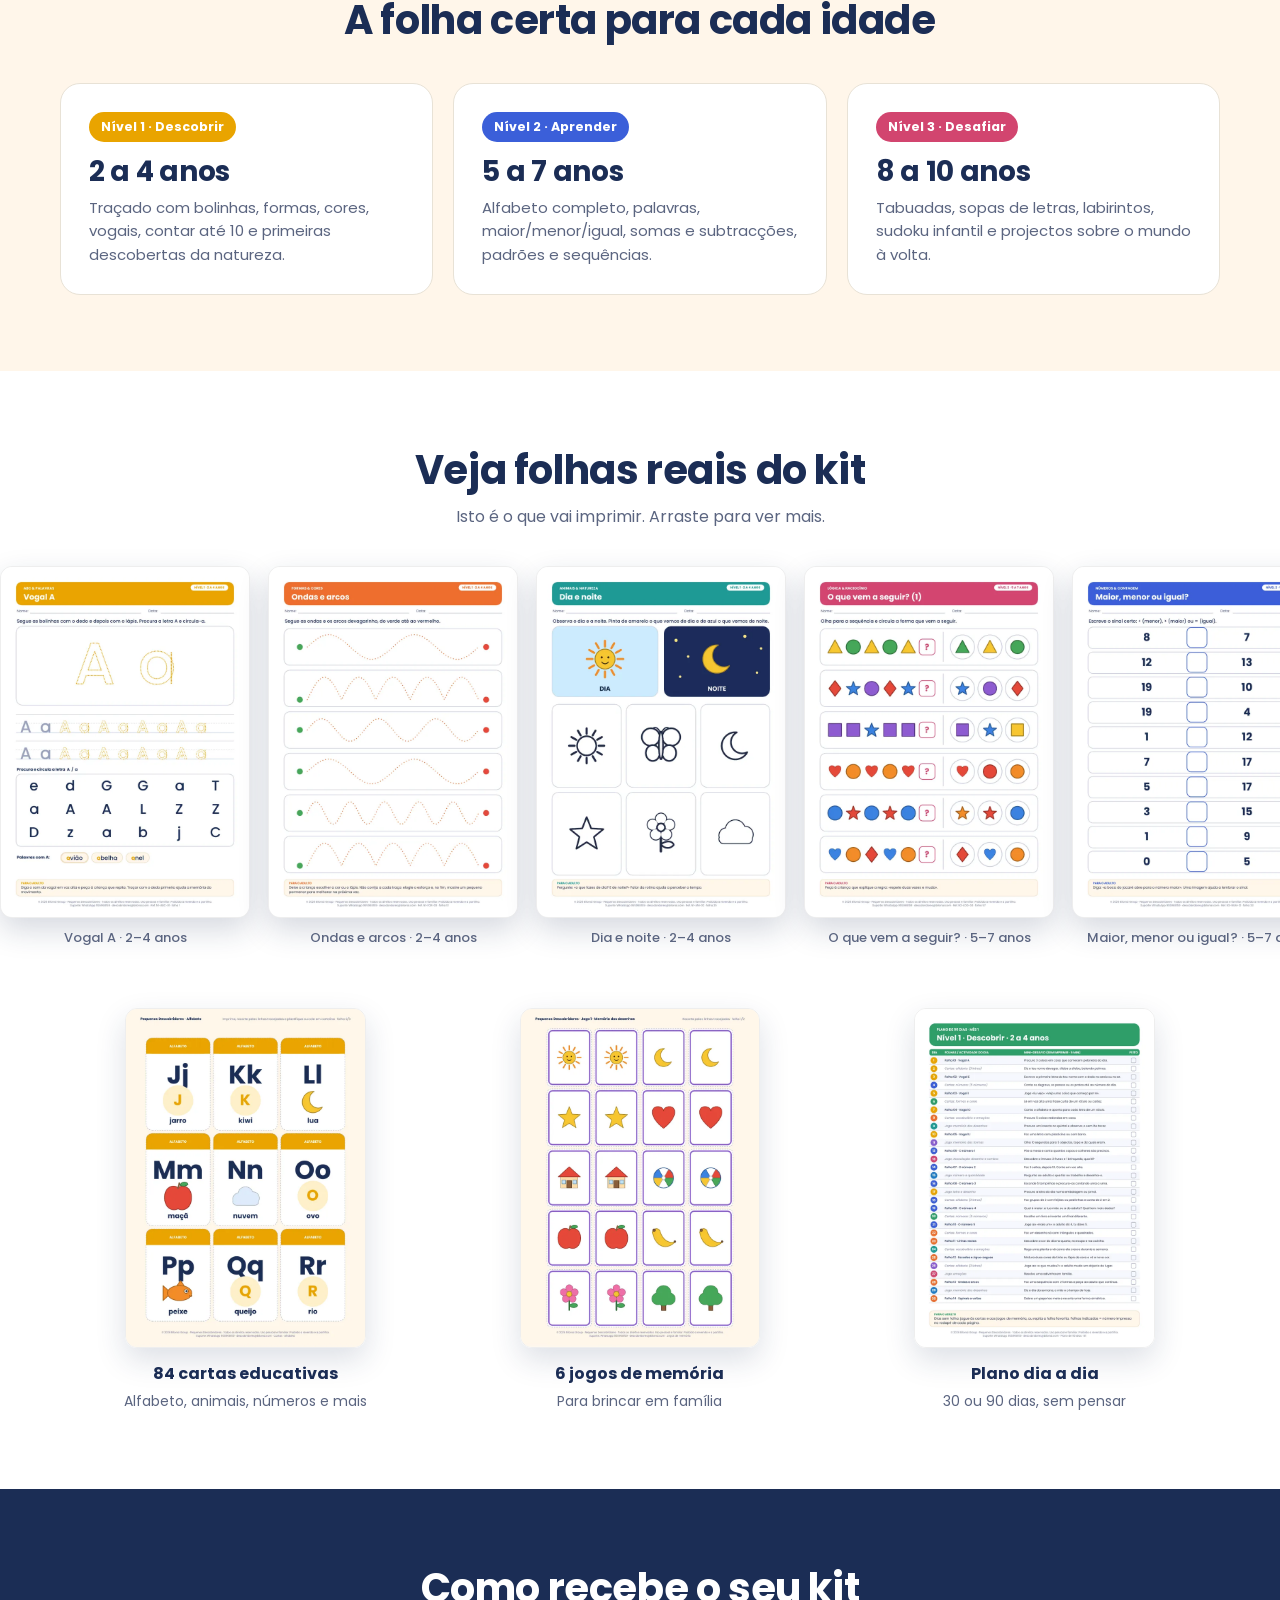
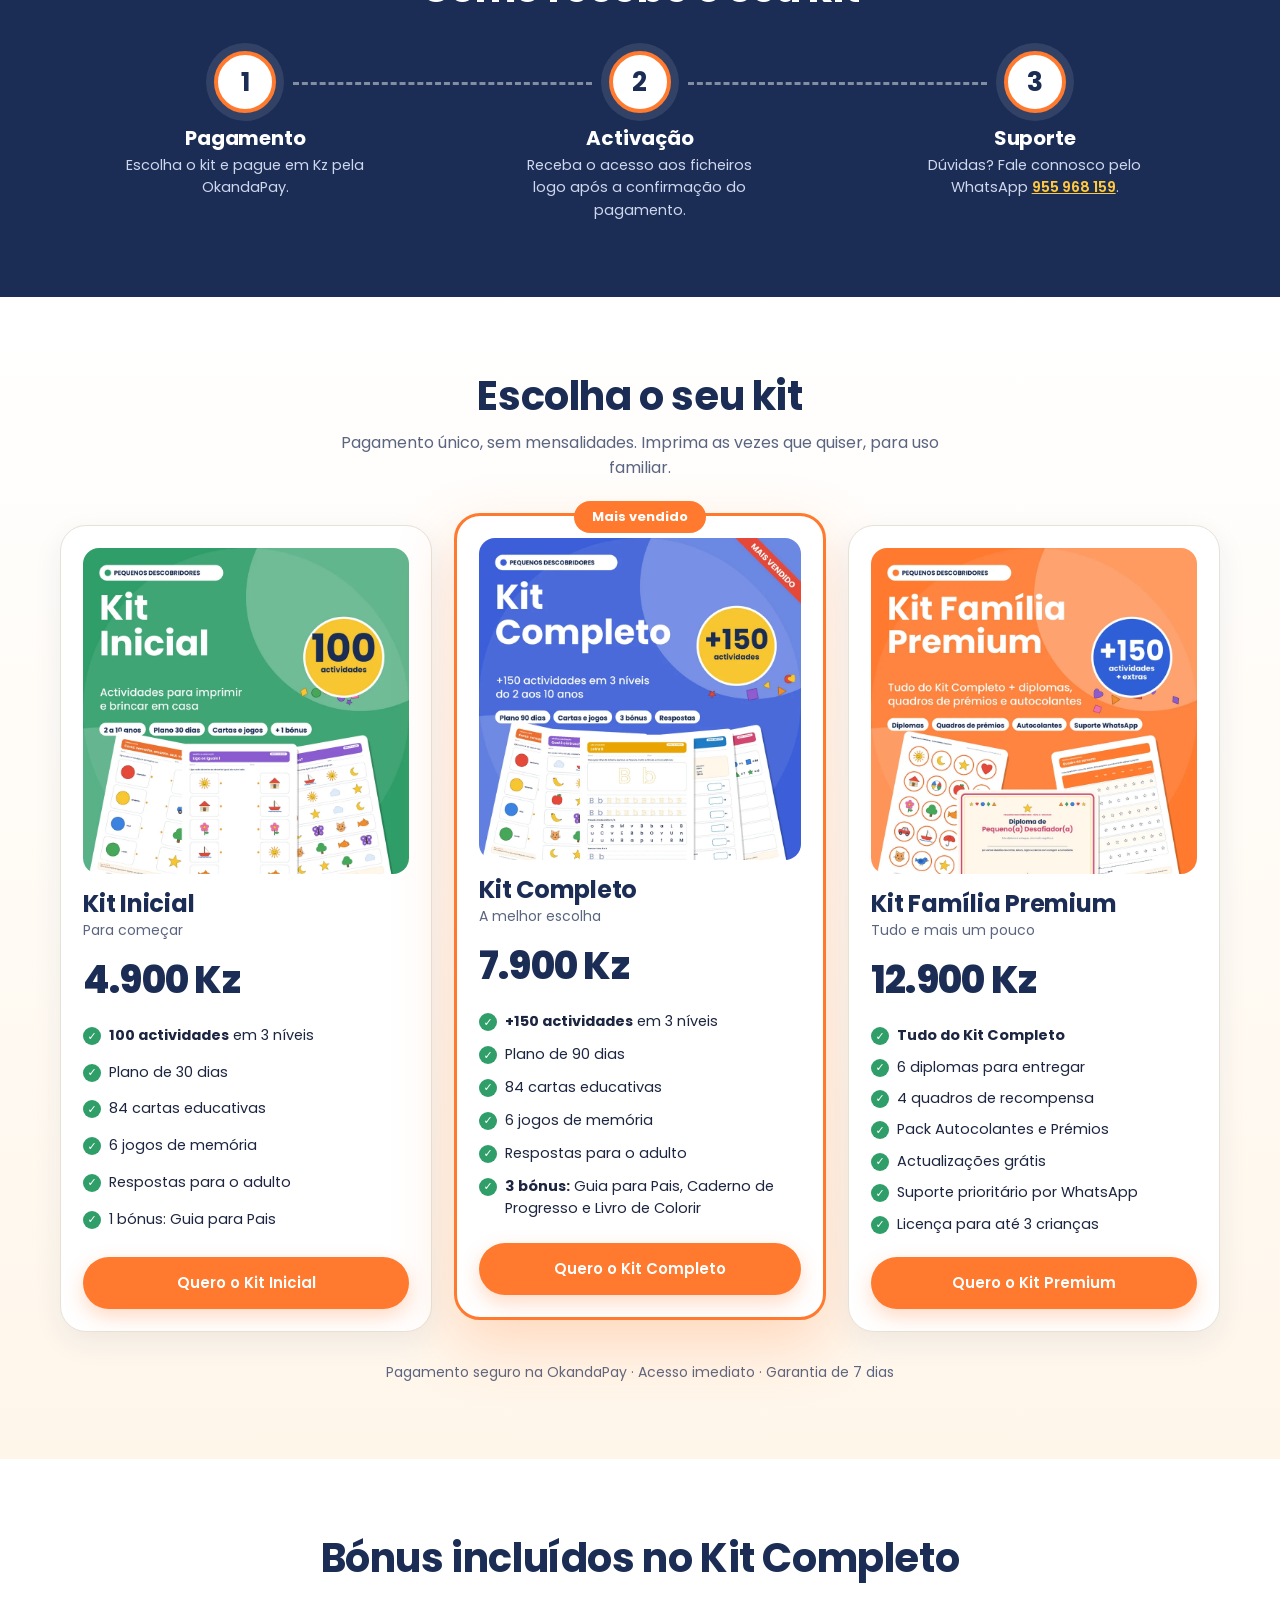
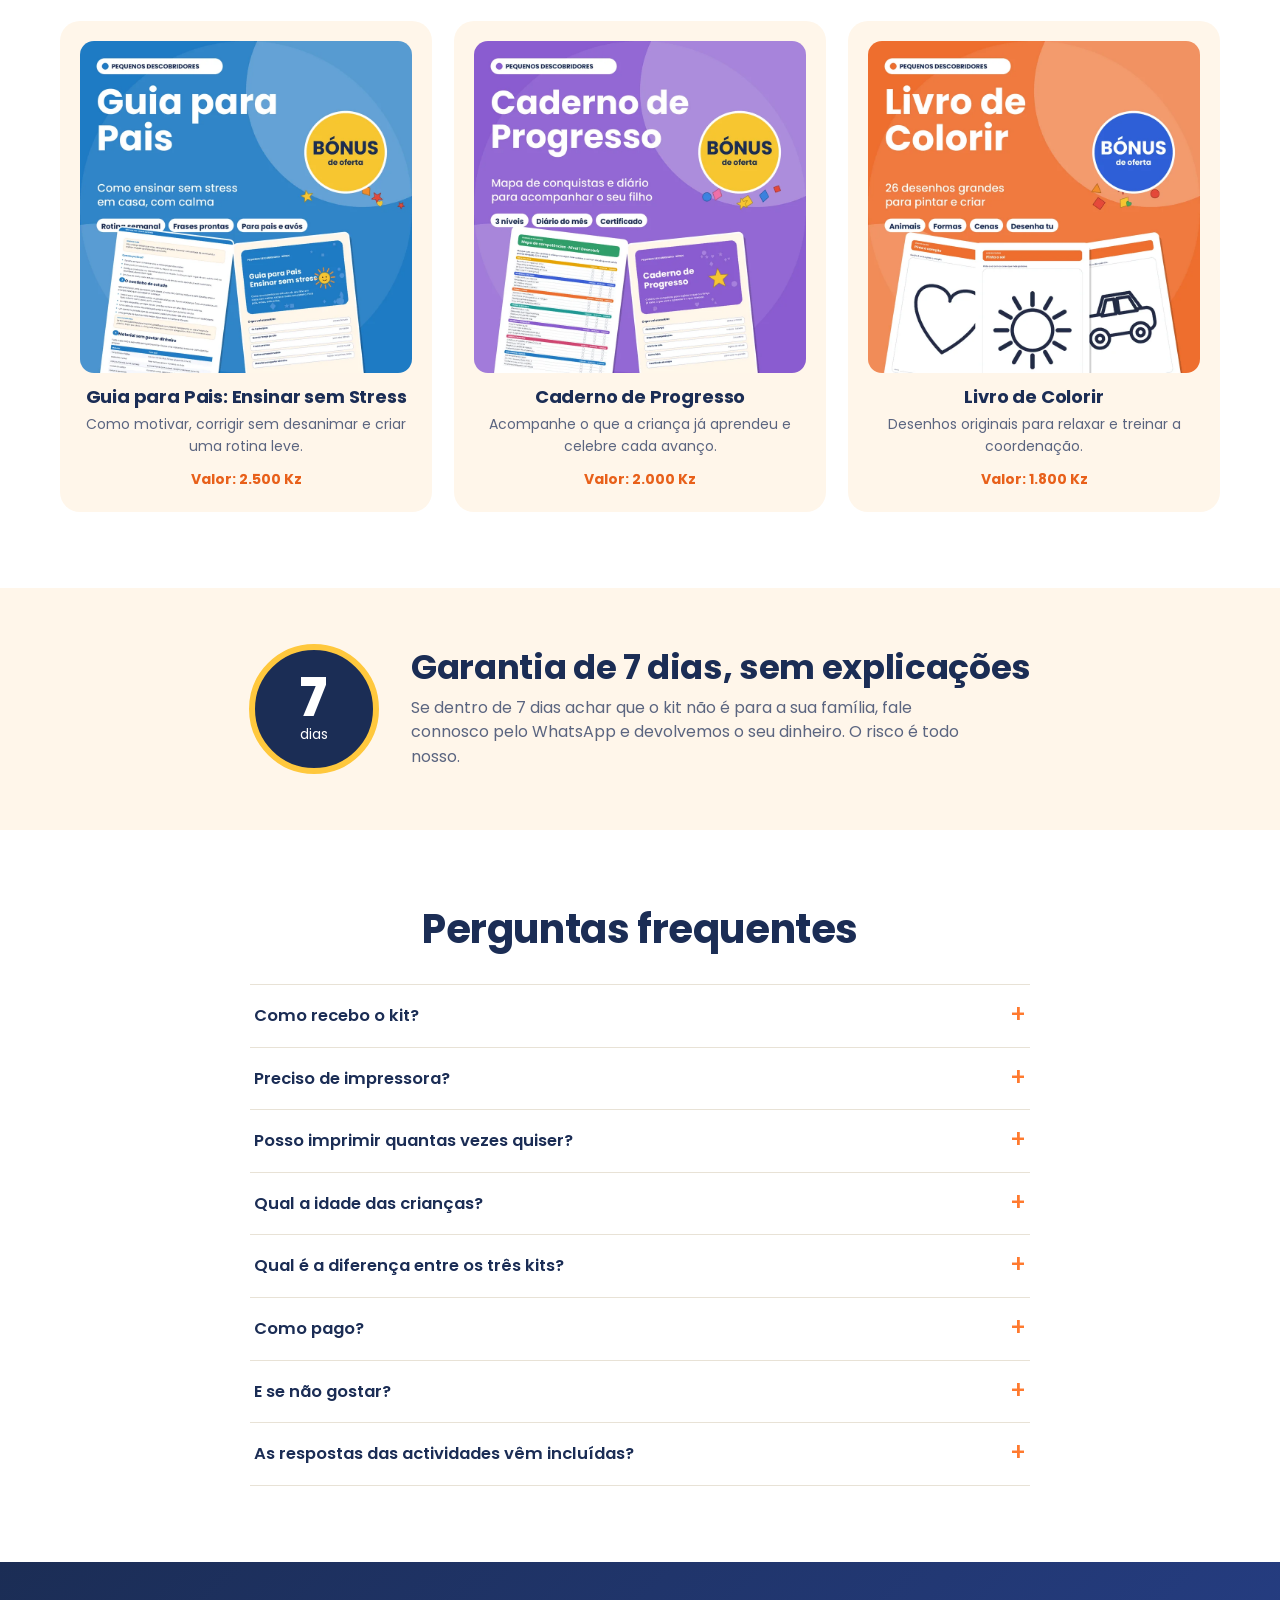
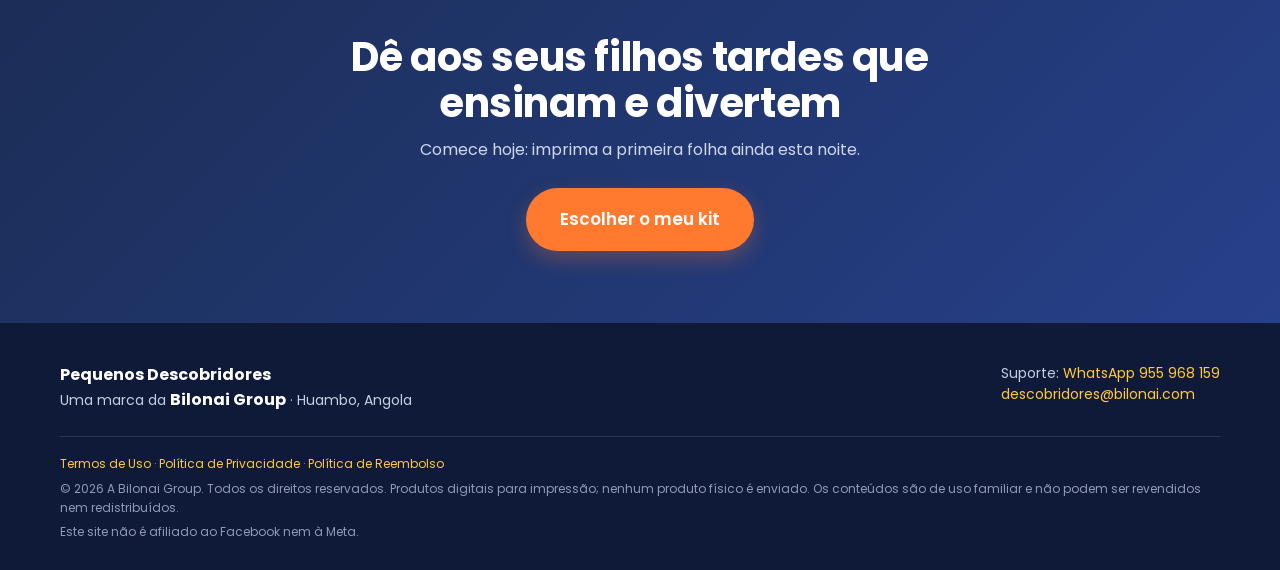
==== commit 01584f68: "Update index.html" ====
--- a/index.html
+++ b/index.html
@@ -28,14 +28,14 @@
 <body>
 
 <div class="topbar" id="topbar">
-  <span><b>Bilonai Group</b> apresenta · Imprima em casa · Pague em <b>Kz</b> · <b>Garantia de 7 dias</b></span>
+  <span><b>A Bilonai Group</b> apresenta · Imprima em casa · Pague em <b>Kz</b> · <b>Garantia de 7 dias</b></span>
 </div>
 
 <header class="nav">
   <div class="wrap nav-in">
     <a class="brand" href="#top" aria-label="Pequenos Descobridores">
       <svg width="34" height="34" viewBox="0 0 40 40" aria-hidden="true"><rect width="40" height="40" rx="11" fill="#FF7A2F"/><path d="M20 7l3.9 8.1 8.9 1.2-6.5 6.2 1.6 8.8L20 27l-7.9 4.3 1.6-8.8-6.5-6.2 8.9-1.2z" fill="#fff"/></svg>
-      <span>Pequenos Descobridores<small>por Bilonai Group</small></span>
+      <span>Pequenos Descobridores<small>por A Bilonai Group</small></span>
     </a>
     <nav class="nav-links">
       <a href="#conteudo">O que inclui</a>
@@ -286,7 +286,7 @@
   </div>
   <div class="wrap legal">
     <p class="links"><a href="/termos">Termos de Uso</a> · <a href="/privacidade">Política de Privacidade</a> · <a href="/reembolso">Política de Reembolso</a></p>
-    <p>© 2026 Bilonai Group. Todos os direitos reservados. Produtos digitais para impressão; nenhum produto físico é enviado. Os conteúdos são de uso familiar e não podem ser revendidos nem redistribuídos.</p>
+    <p>© 2026 A Bilonai Group. Todos os direitos reservados. Produtos digitais para impressão; nenhum produto físico é enviado. Os conteúdos são de uso familiar e não podem ser revendidos nem redistribuídos.</p>
     <p>Este site não é afiliado ao Facebook nem à Meta.</p>
   </div>
 </footer>
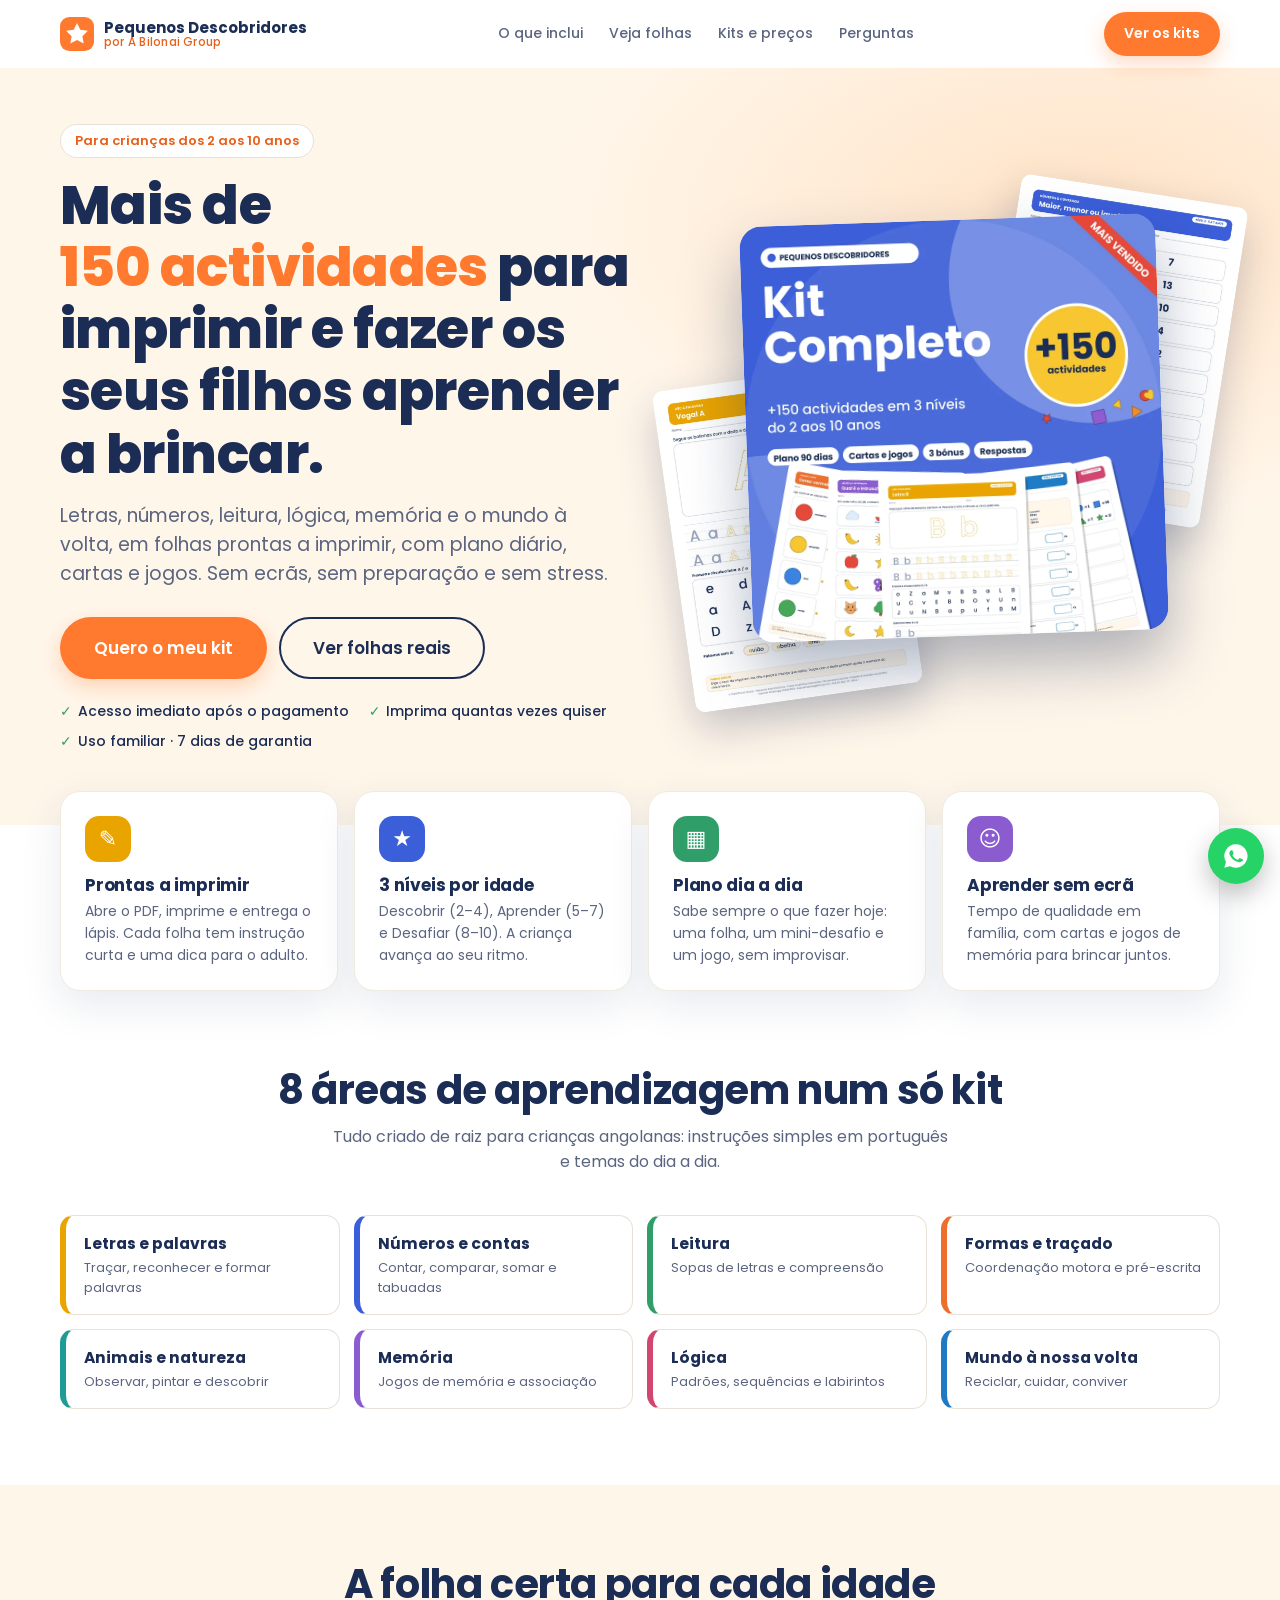
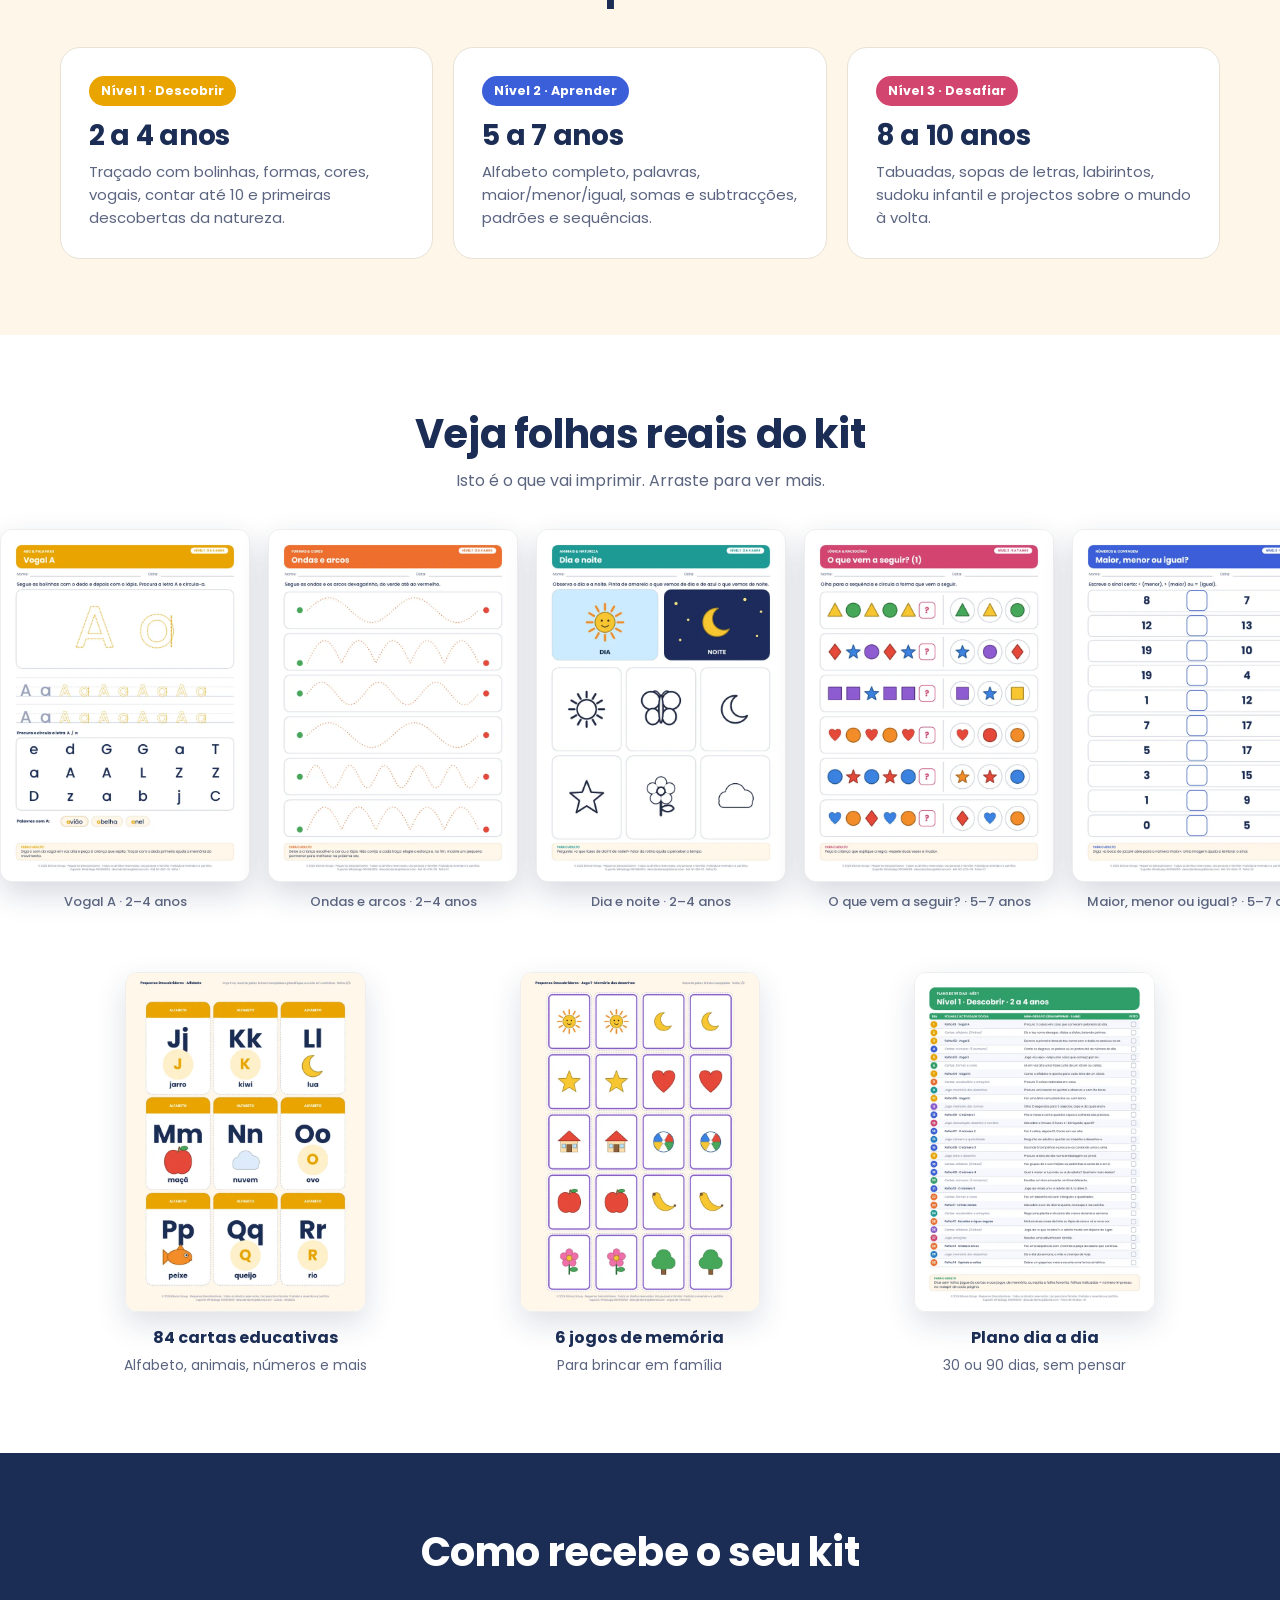
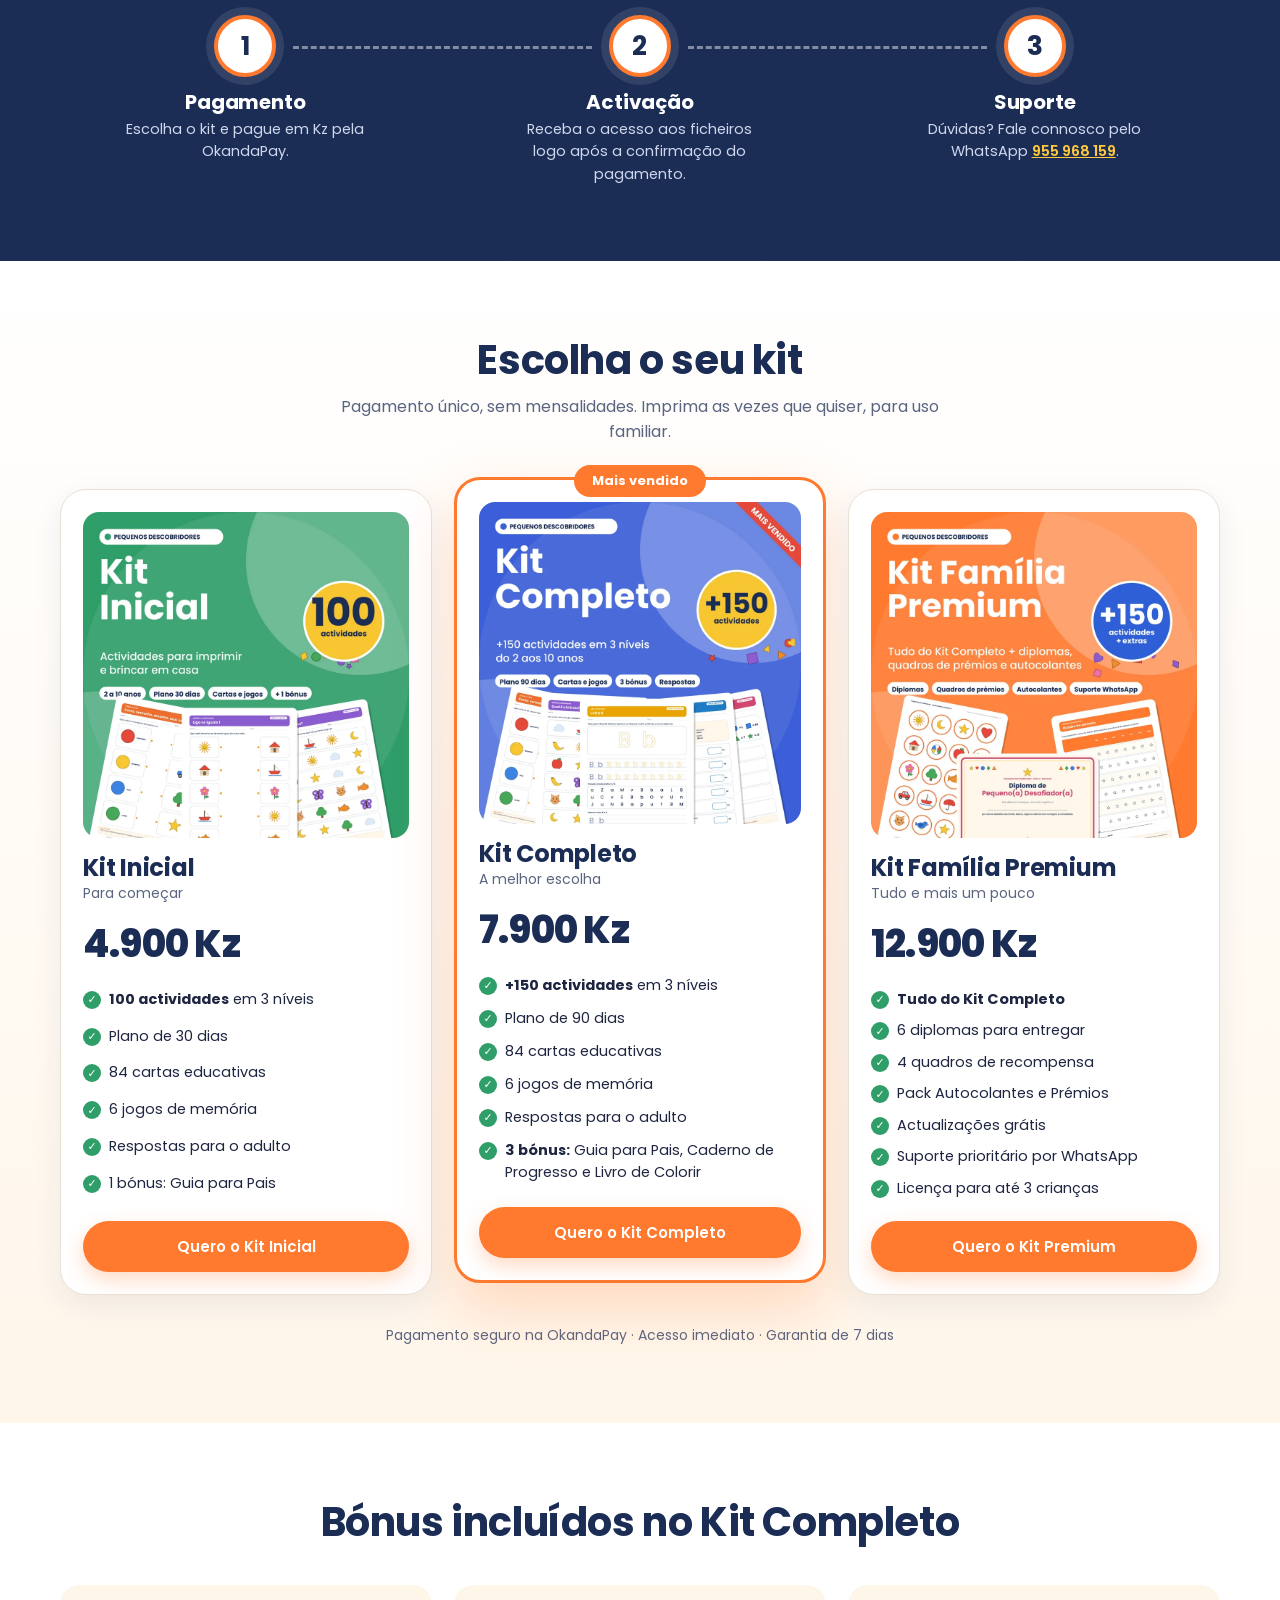
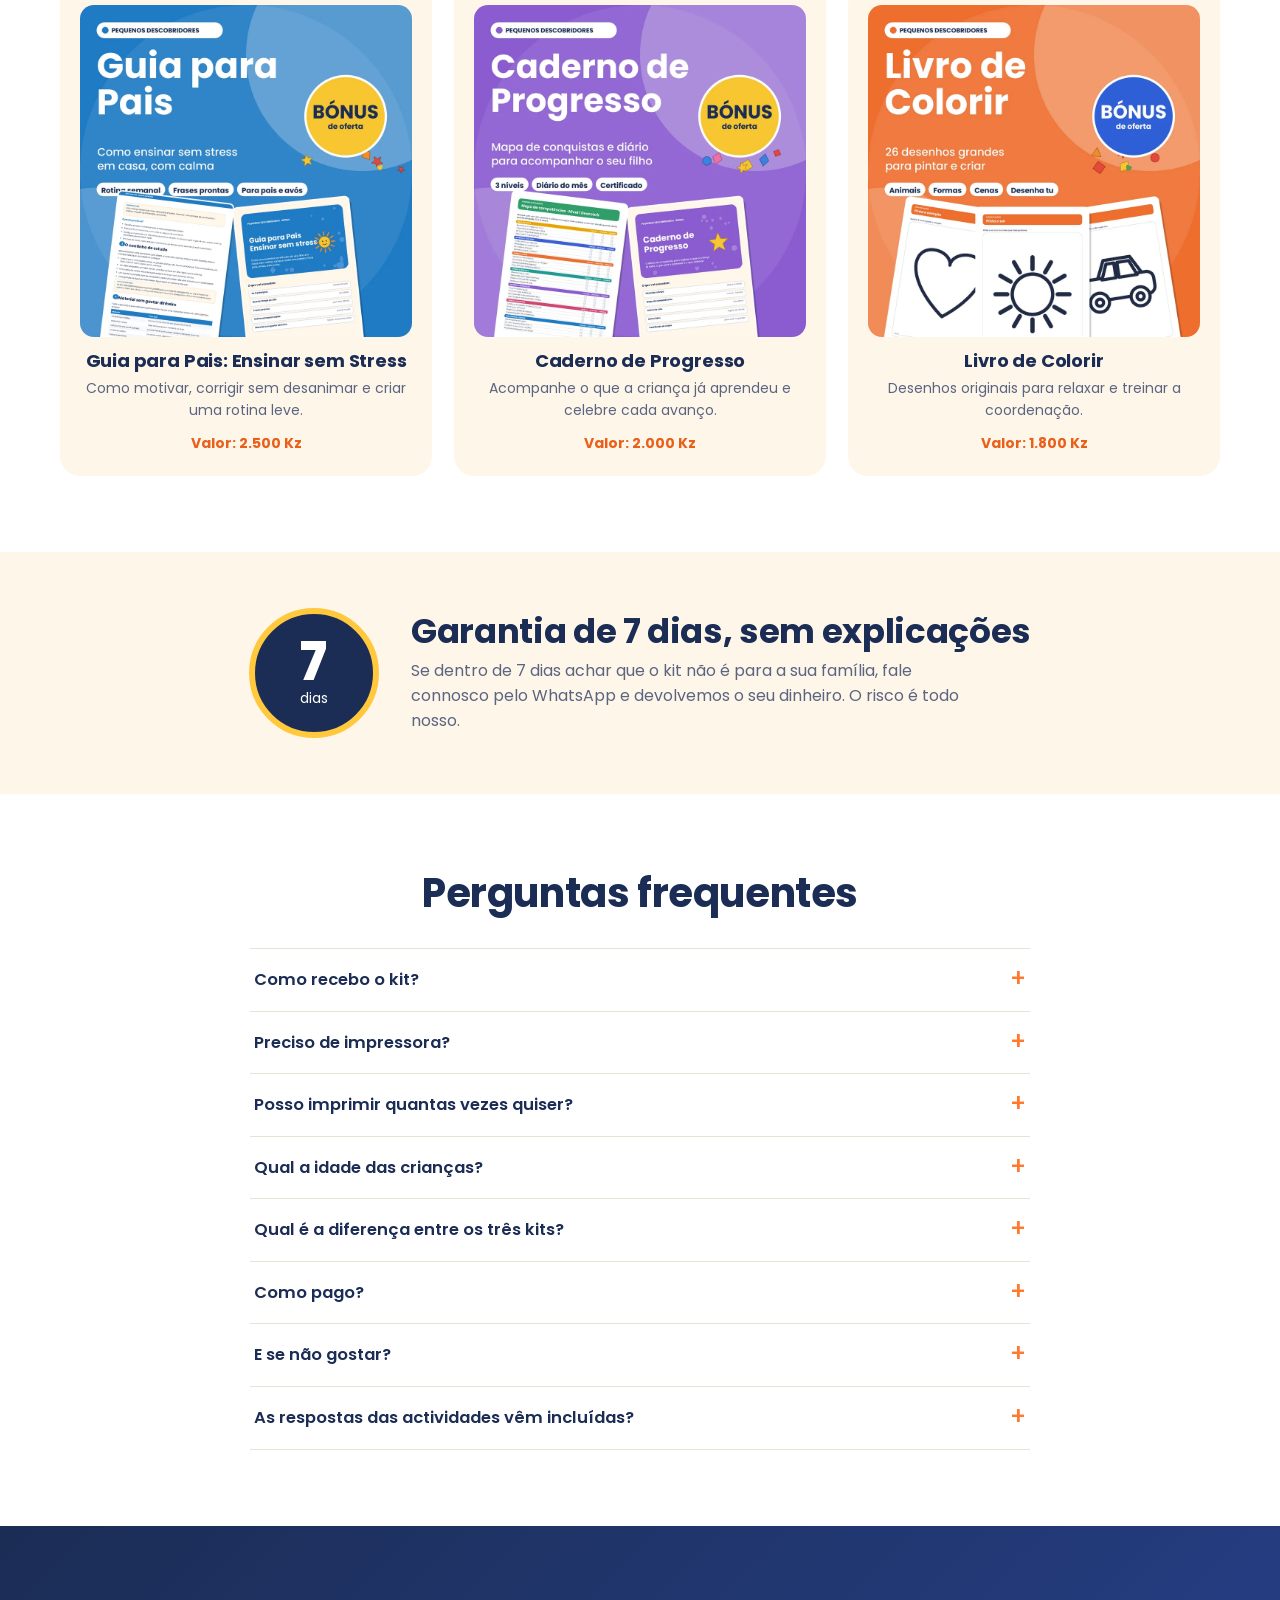
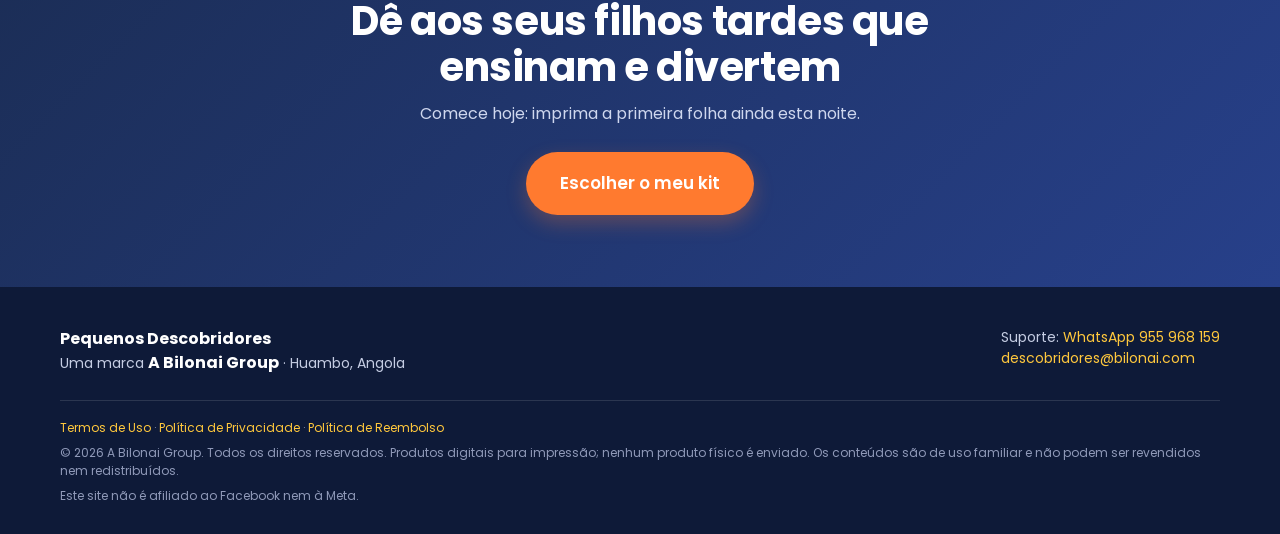
==== commit 9a16c750: "Add files via upload" ====
--- a/index.html
+++ b/index.html
@@ -27,10 +27,6 @@
 </head>
 <body>
 
-<div class="topbar" id="topbar">
-  <span><b>A Bilonai Group</b> apresenta · Imprima em casa · Pague em <b>Kz</b> · <b>Garantia de 7 dias</b></span>
-</div>
-
 <header class="nav">
   <div class="wrap nav-in">
     <a class="brand" href="#top" aria-label="Pequenos Descobridores">
@@ -162,6 +158,15 @@
   </div>
 </section>
 
+<!-- PROVAS SOCIAIS (aparece só quando há prints reais em config.js) -->
+<section class="sec alt" id="provas" hidden>
+  <div class="wrap">
+    <h2>O que dizem os pais</h2>
+    <p class="sub">Mensagens reais de clientes, partilhadas com autorização.</p>
+    <div class="proofs" id="proofs"></div>
+  </div>
+</section>
+
 <!-- OFERTAS -->
 <section class="sec offers" id="kits">
   <div class="wrap">
@@ -278,7 +283,7 @@
   <div class="wrap foot-in">
     <div>
       <b>Pequenos Descobridores</b>
-      <p>Uma marca da <b>Bilonai Group</b> · Huambo, Angola</p>
+      <p>Uma marca <b>A Bilonai Group</b> · Huambo, Angola</p>
     </div>
     <div>
       <p>Suporte: <a href="https://wa.me/244955968159" data-wa>WhatsApp 955 968 159</a><br><a href="mailto:descobridores@bilonai.com">descobridores@bilonai.com</a></p>
--- a/style.css
+++ b/style.css
@@ -185,3 +185,9 @@
 .legalpage p{color:#3a4361;font-size:15.5px}
 .back{color:var(--or2);text-decoration:none;font-weight:600;font-size:14px}
 .legal .links a{color:#FFC83D;text-decoration:none}
+
+/* provas sociais */
+.proofs{display:flex;gap:18px;overflow-x:auto;margin-top:32px;padding:6px 4px 20px;scroll-snap-type:x mandatory}
+.proofs figure{flex:0 0 min(300px,78vw);scroll-snap-align:start}
+.proofs img{width:100%;border-radius:16px;box-shadow:0 12px 30px rgba(27,45,85,.18);border:1px solid #e8e2d6}
+@media(min-width:1000px){.proofs{justify-content:center}}
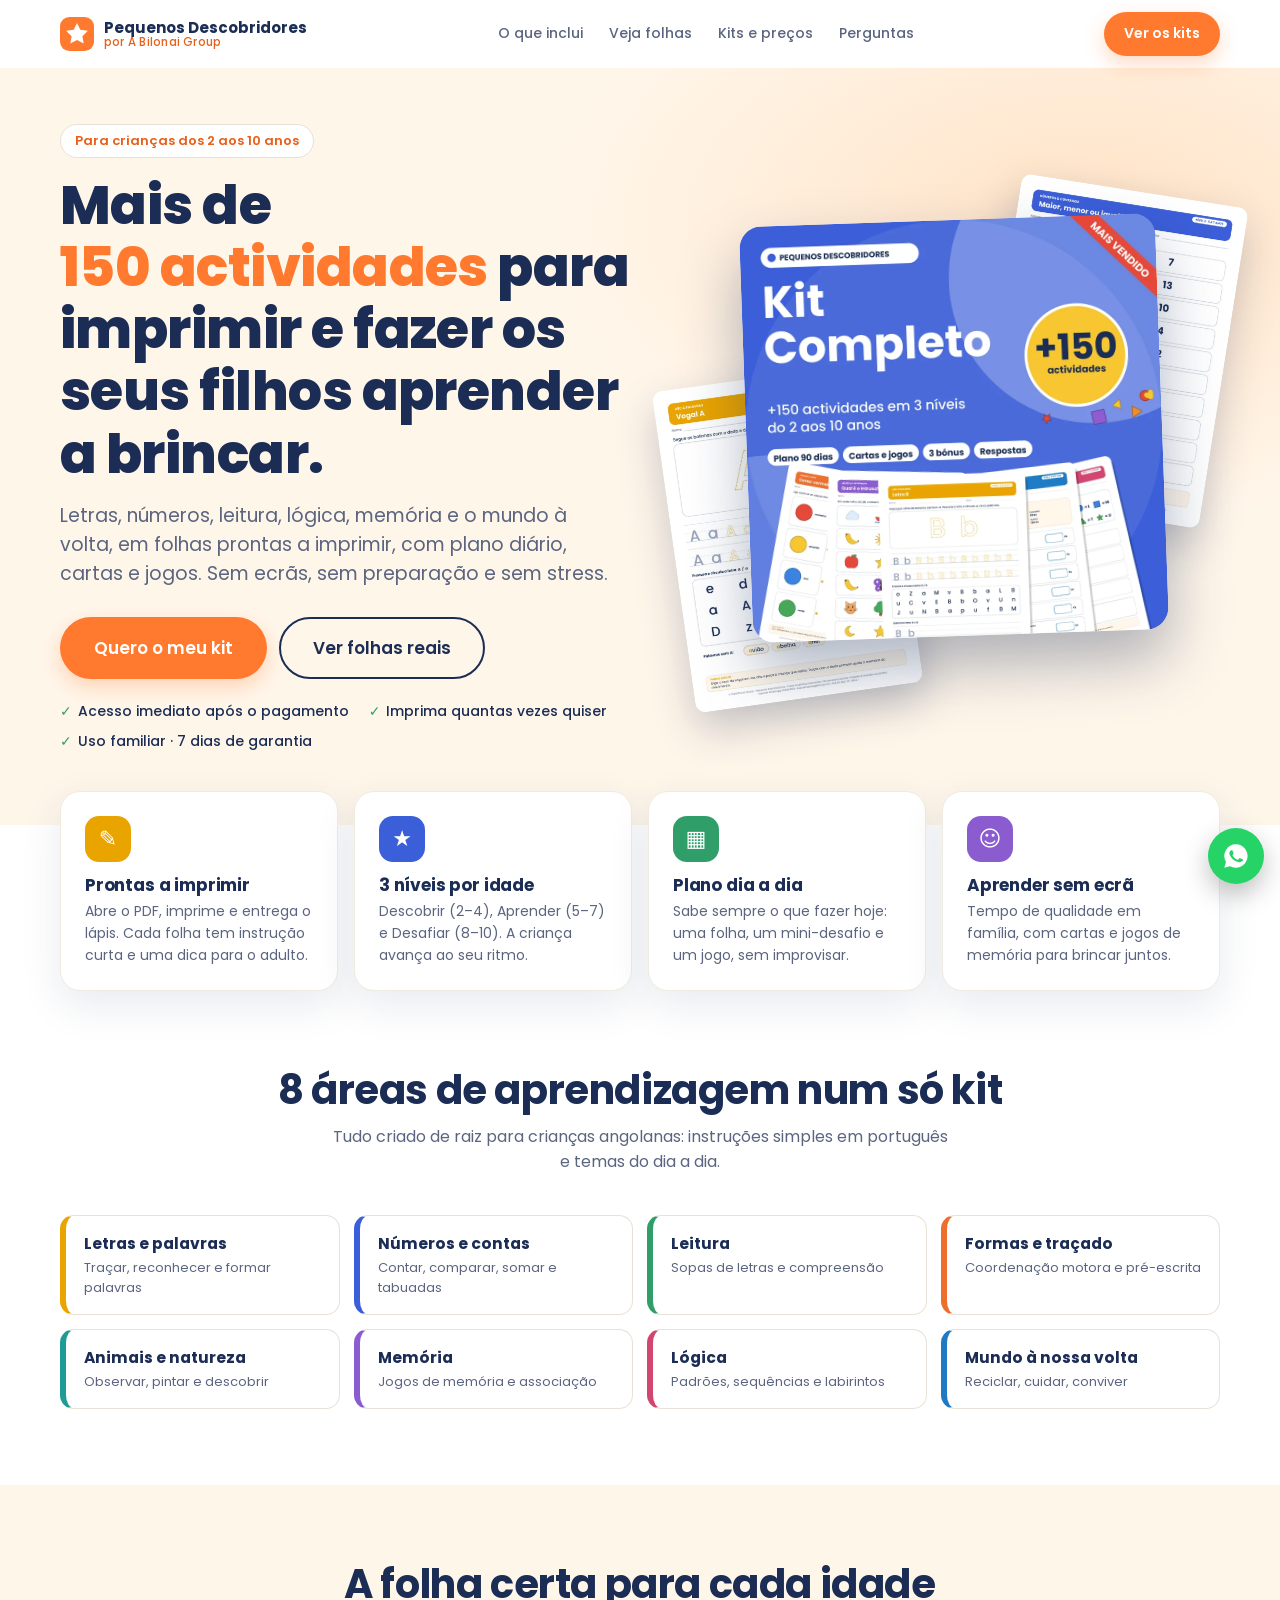
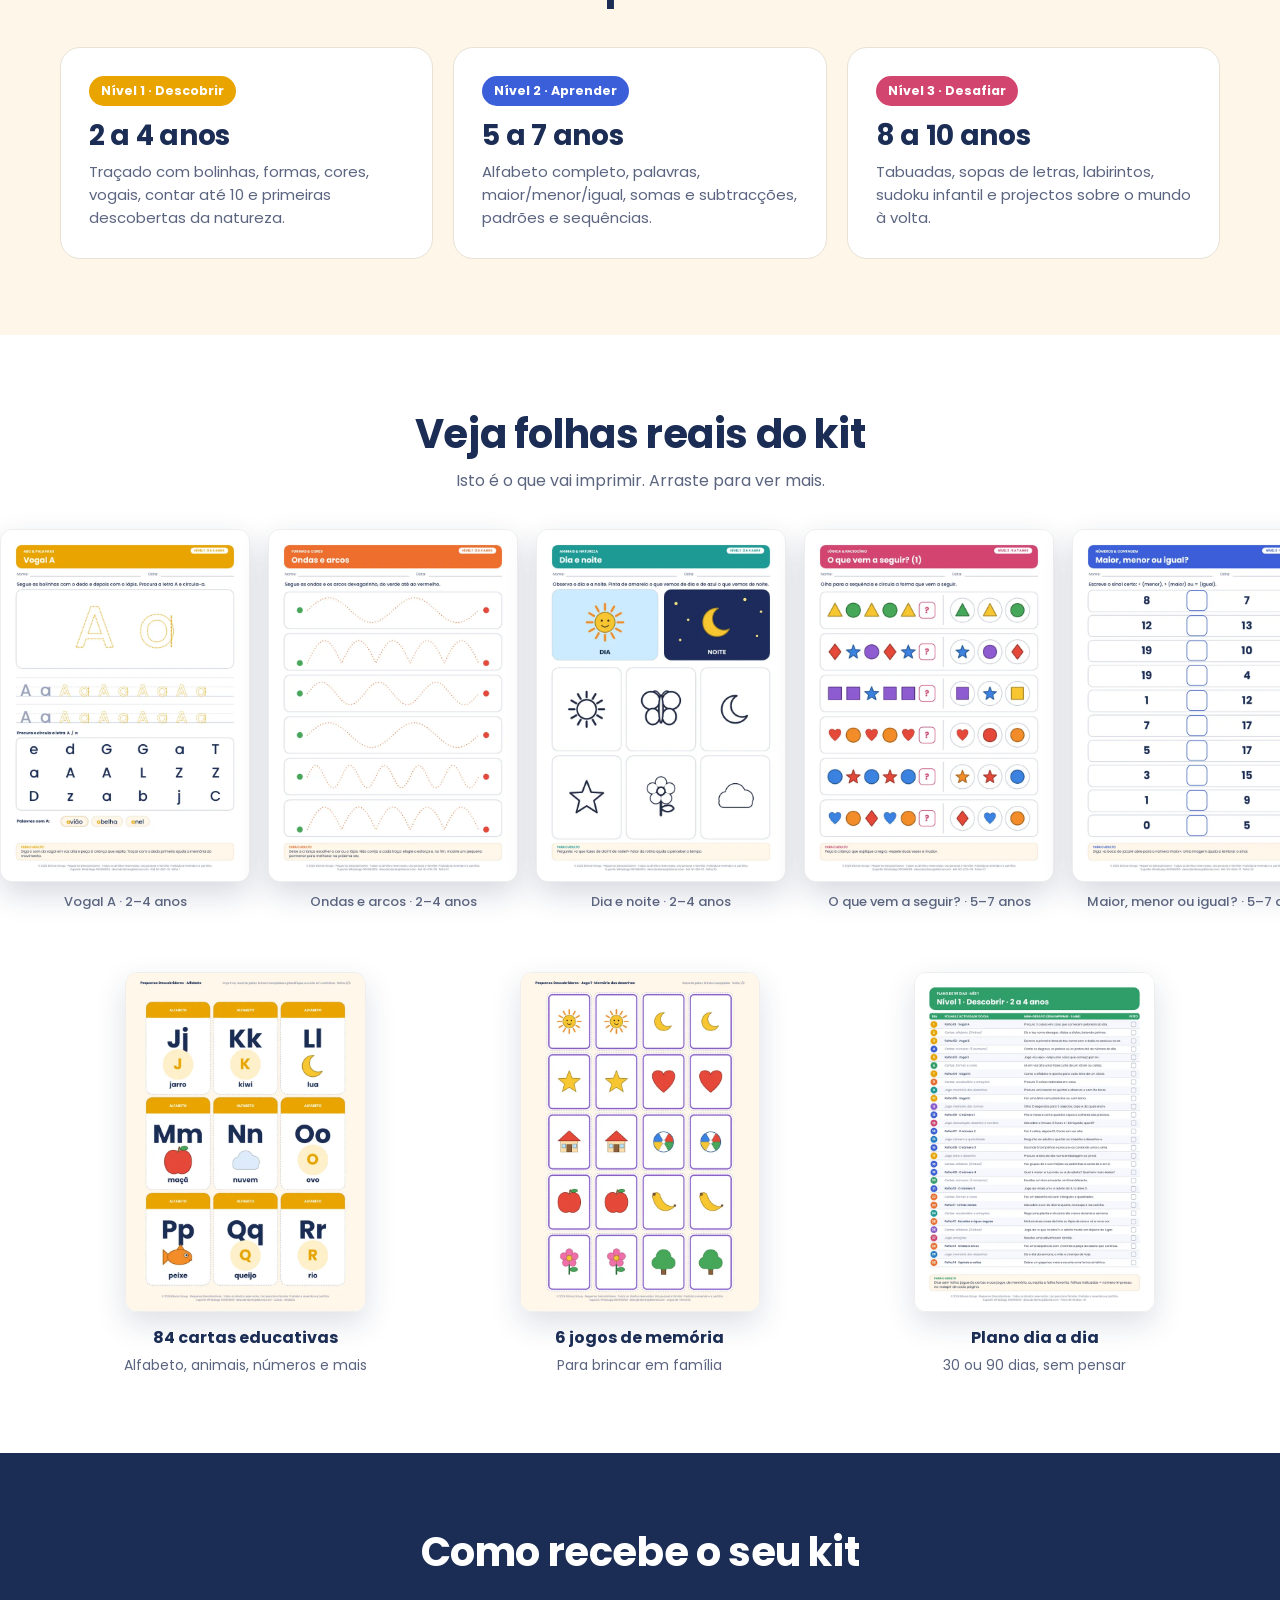
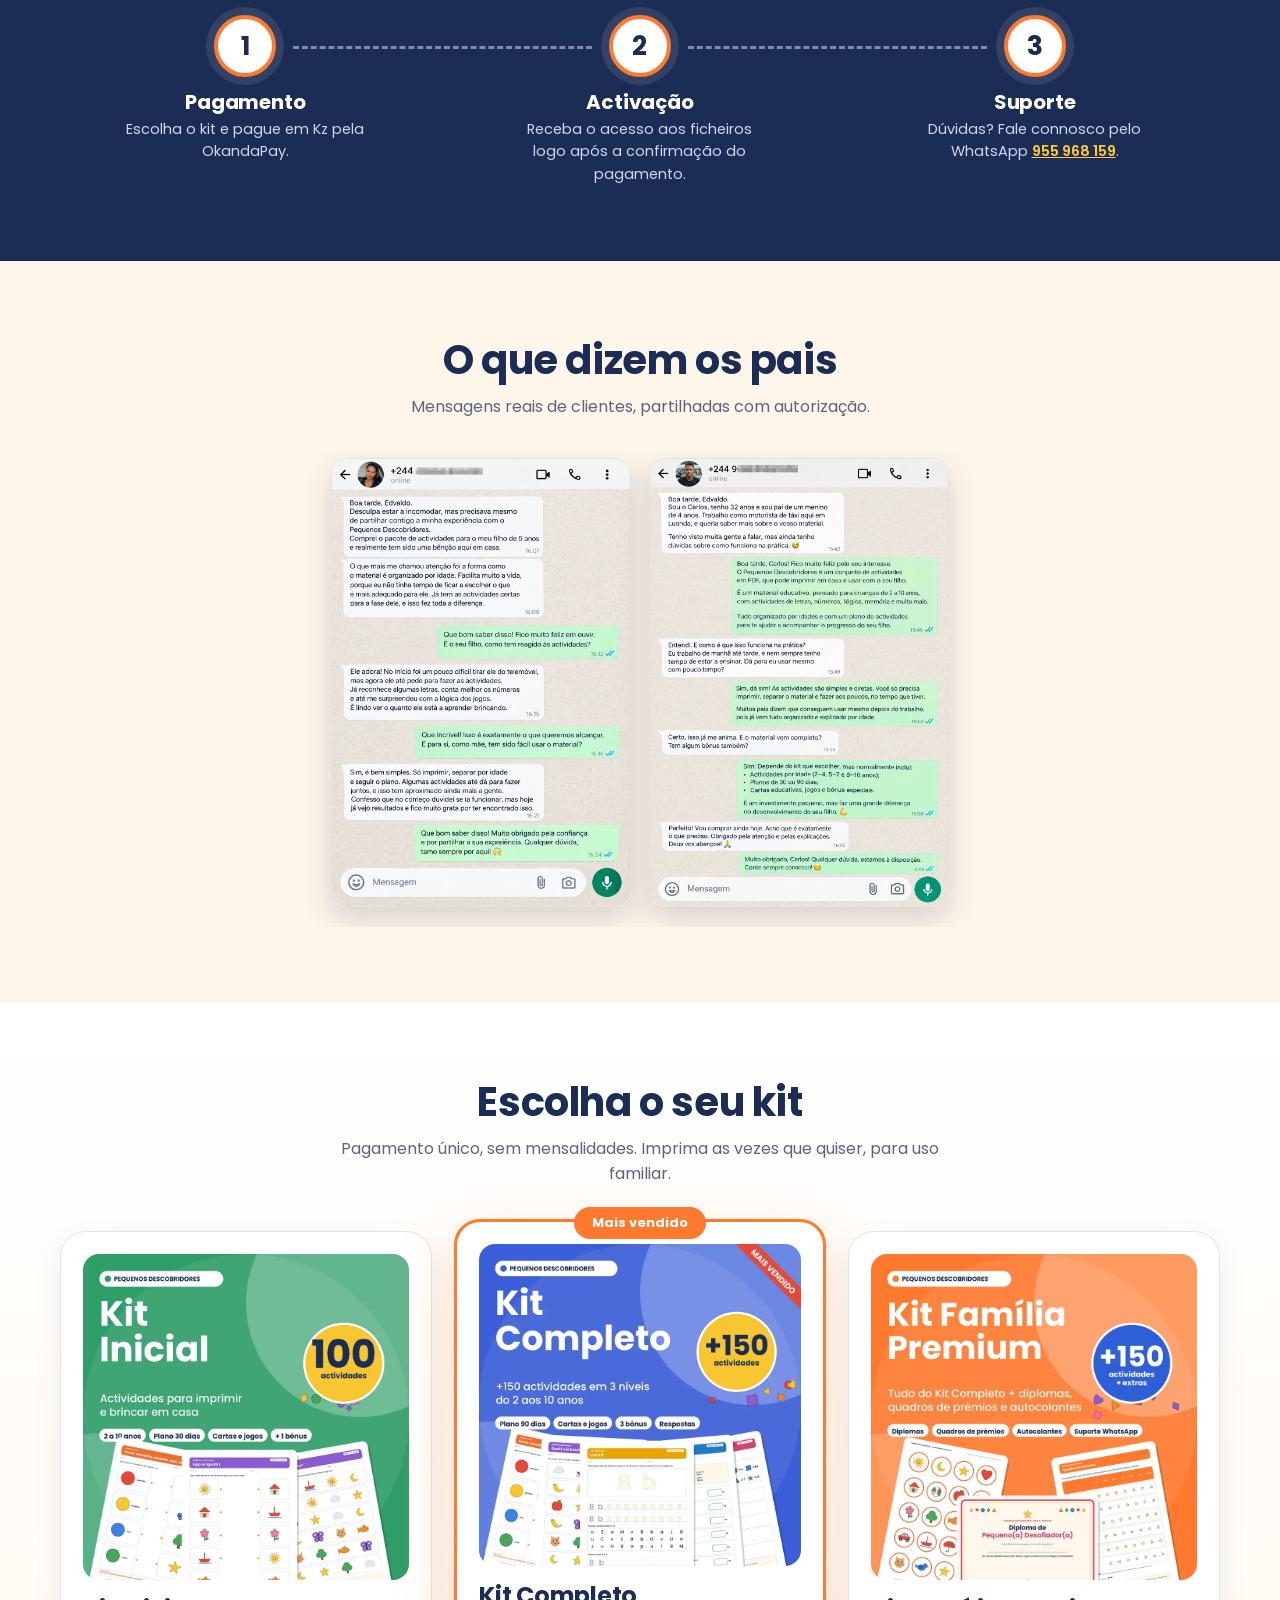
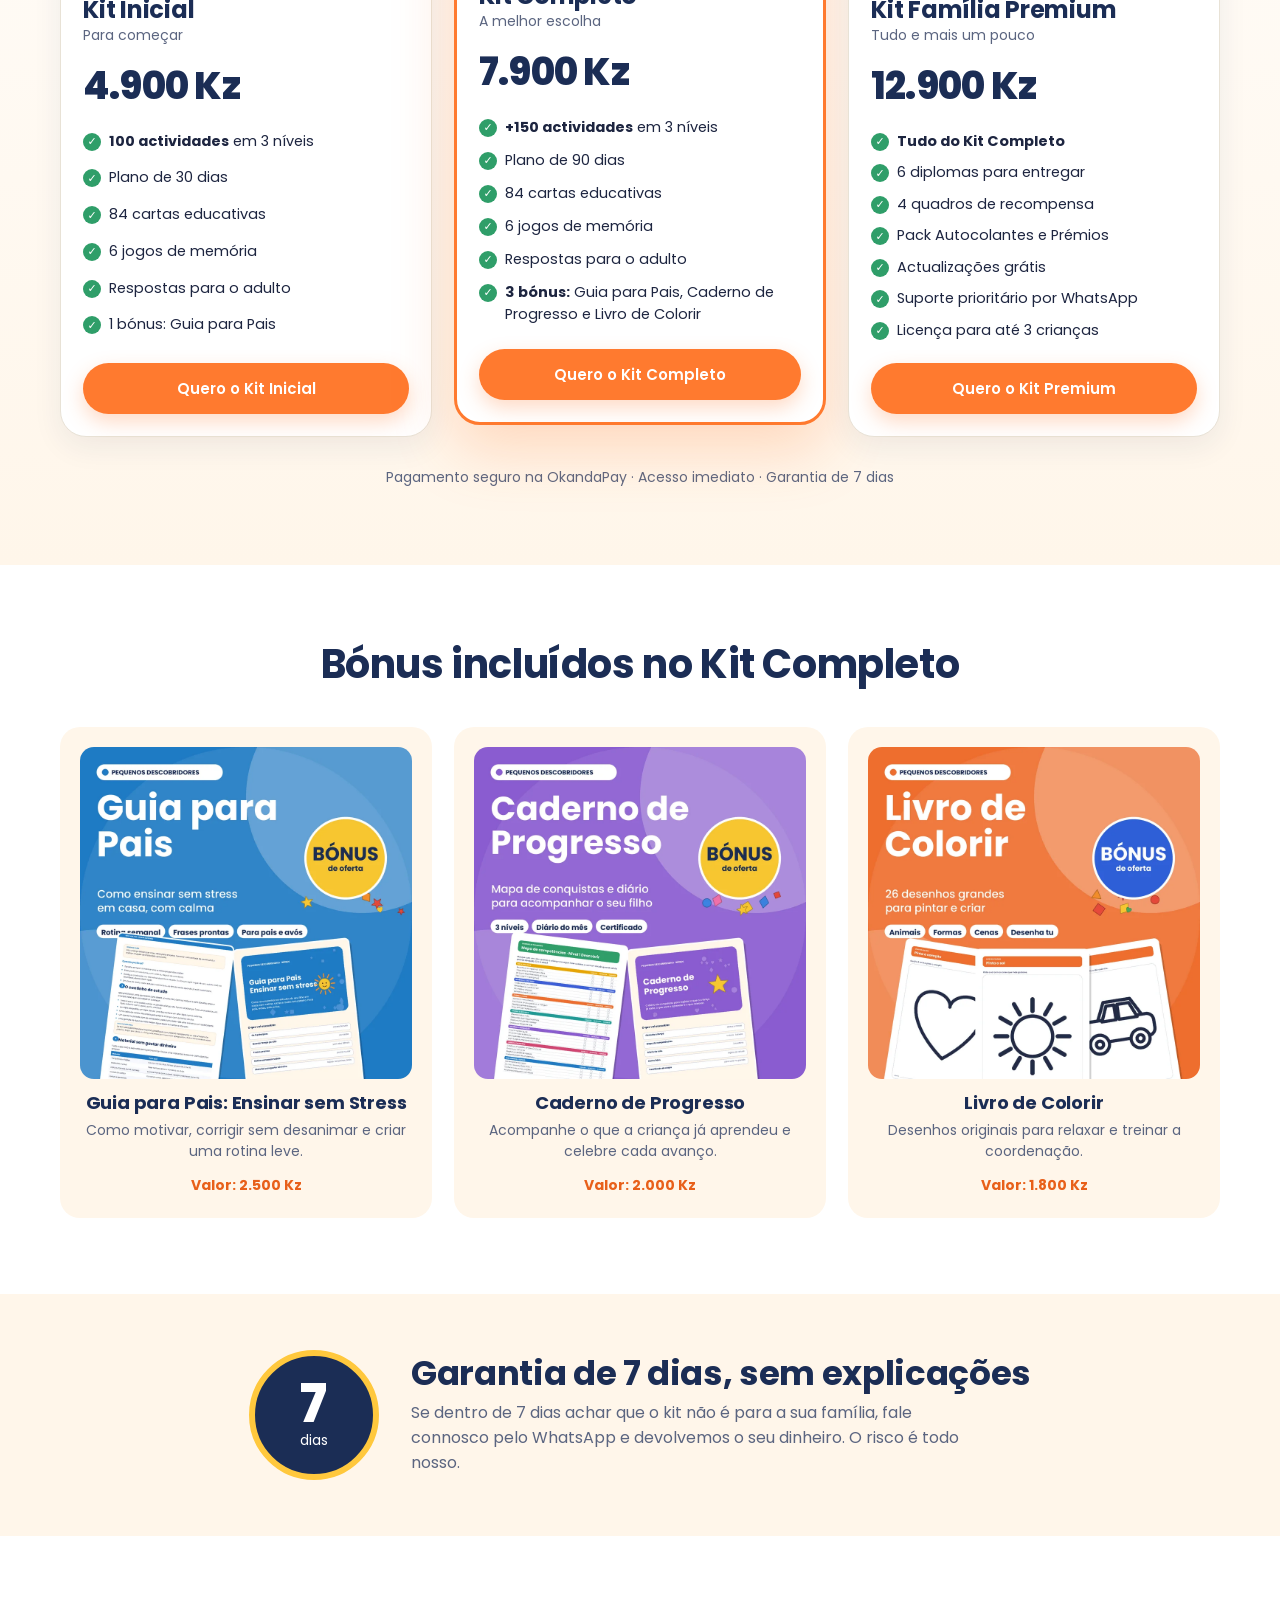
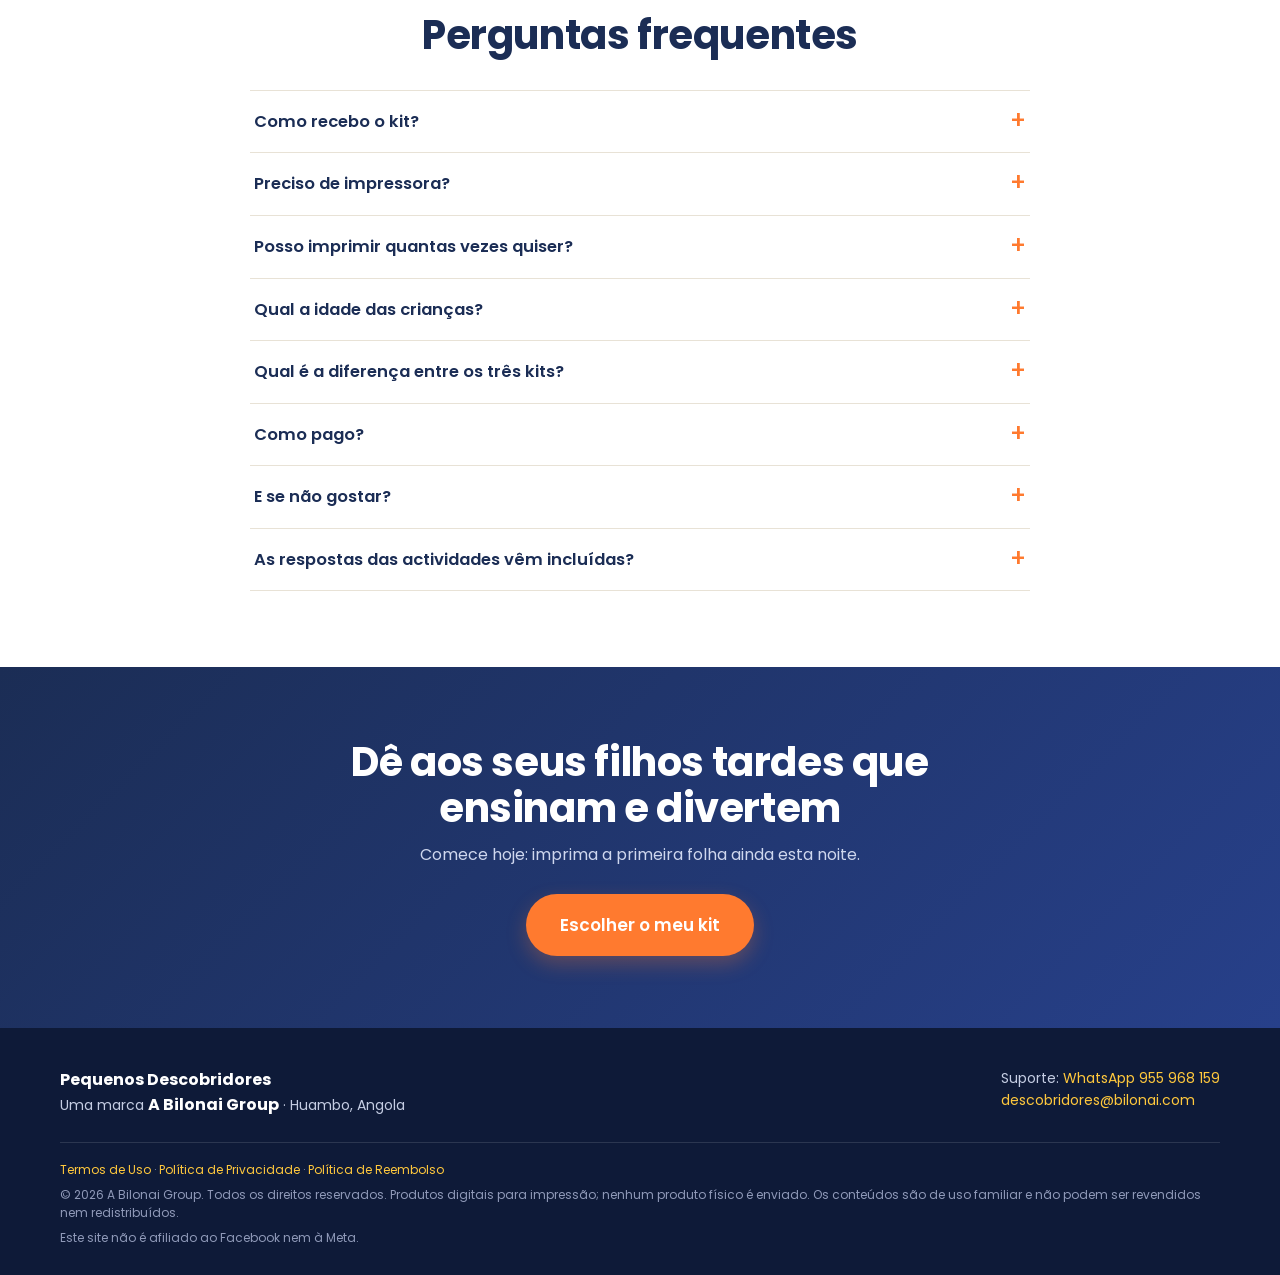
==== commit 316484c2: "Update index.html" ====
--- a/index.html
+++ b/index.html
@@ -257,7 +257,7 @@
 <section class="sec" id="faq">
   <div class="wrap narrow">
     <h2>Perguntas frequentes</h2>
-    <details><summary>Como recebo o kit?</summary><p>Depois de confirmado o pagamento na OkandaPay, recebe o acesso aos ficheiros em PDF. Se tiver qualquer problema, fale connosco pelo WhatsApp 955 968 159.</p></details>
+    <details><summary>Como recebo o kit?</summary><p>Depois de confirmado o pagamento na OkandaPay, recebe o acesso imediato aos ficheiros em PDF diretamente no seu email. Se tiver qualquer problema, fale connosco pelo WhatsApp 955 968 159.</p></details>
     <details><summary>Preciso de impressora?</summary><p>Sim, os kits são para imprimir em folhas A4. Se não tiver impressora, pode imprimir numa papelaria ou centro de cópias e levar só as folhas que vai usar.</p></details>
     <details><summary>Posso imprimir quantas vezes quiser?</summary><p>Sim. Pode imprimir as folhas as vezes que precisar, para uso familiar. Não é permitido revender nem partilhar os ficheiros.</p></details>
     <details><summary>Qual a idade das crianças?</summary><p>Dos 2 aos 10 anos. Cada folha indica o nível (Descobrir, Aprender ou Desafiar), por isso escolhe a folha certa para cada criança.</p></details>
